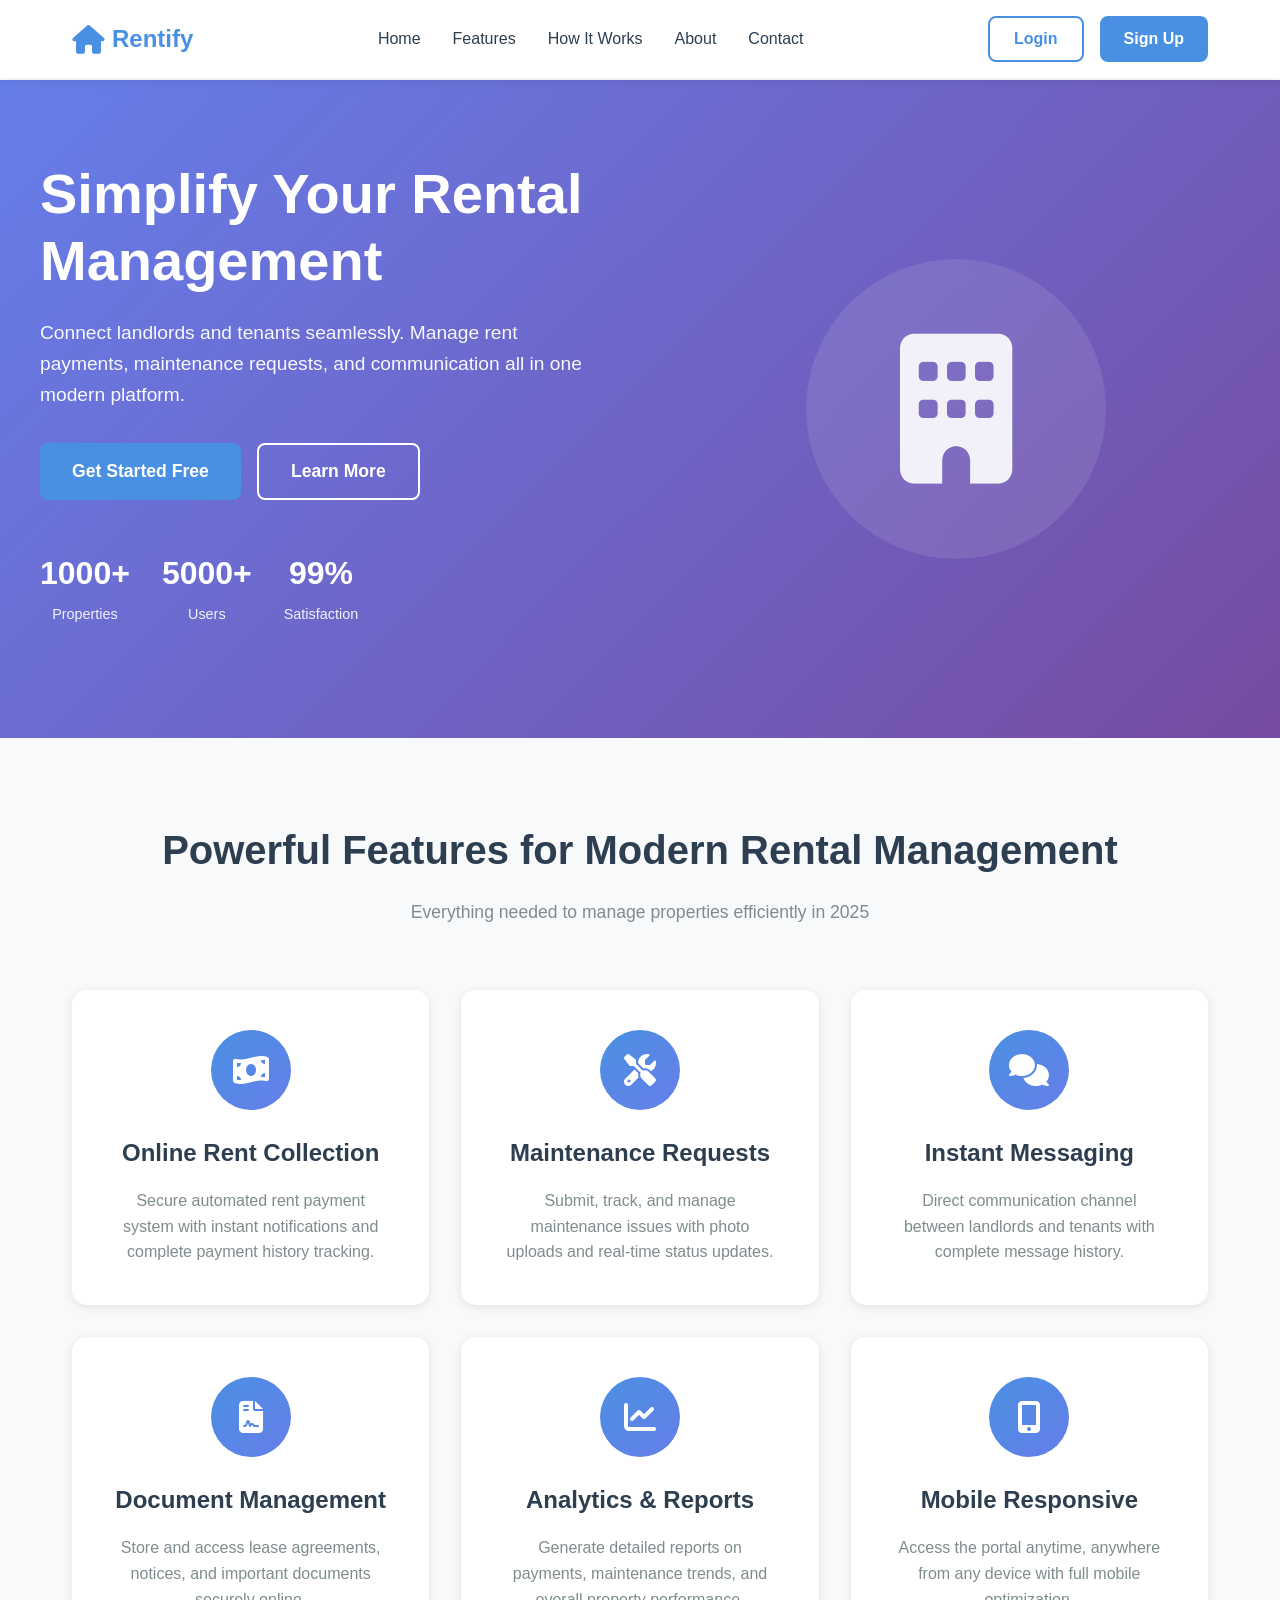
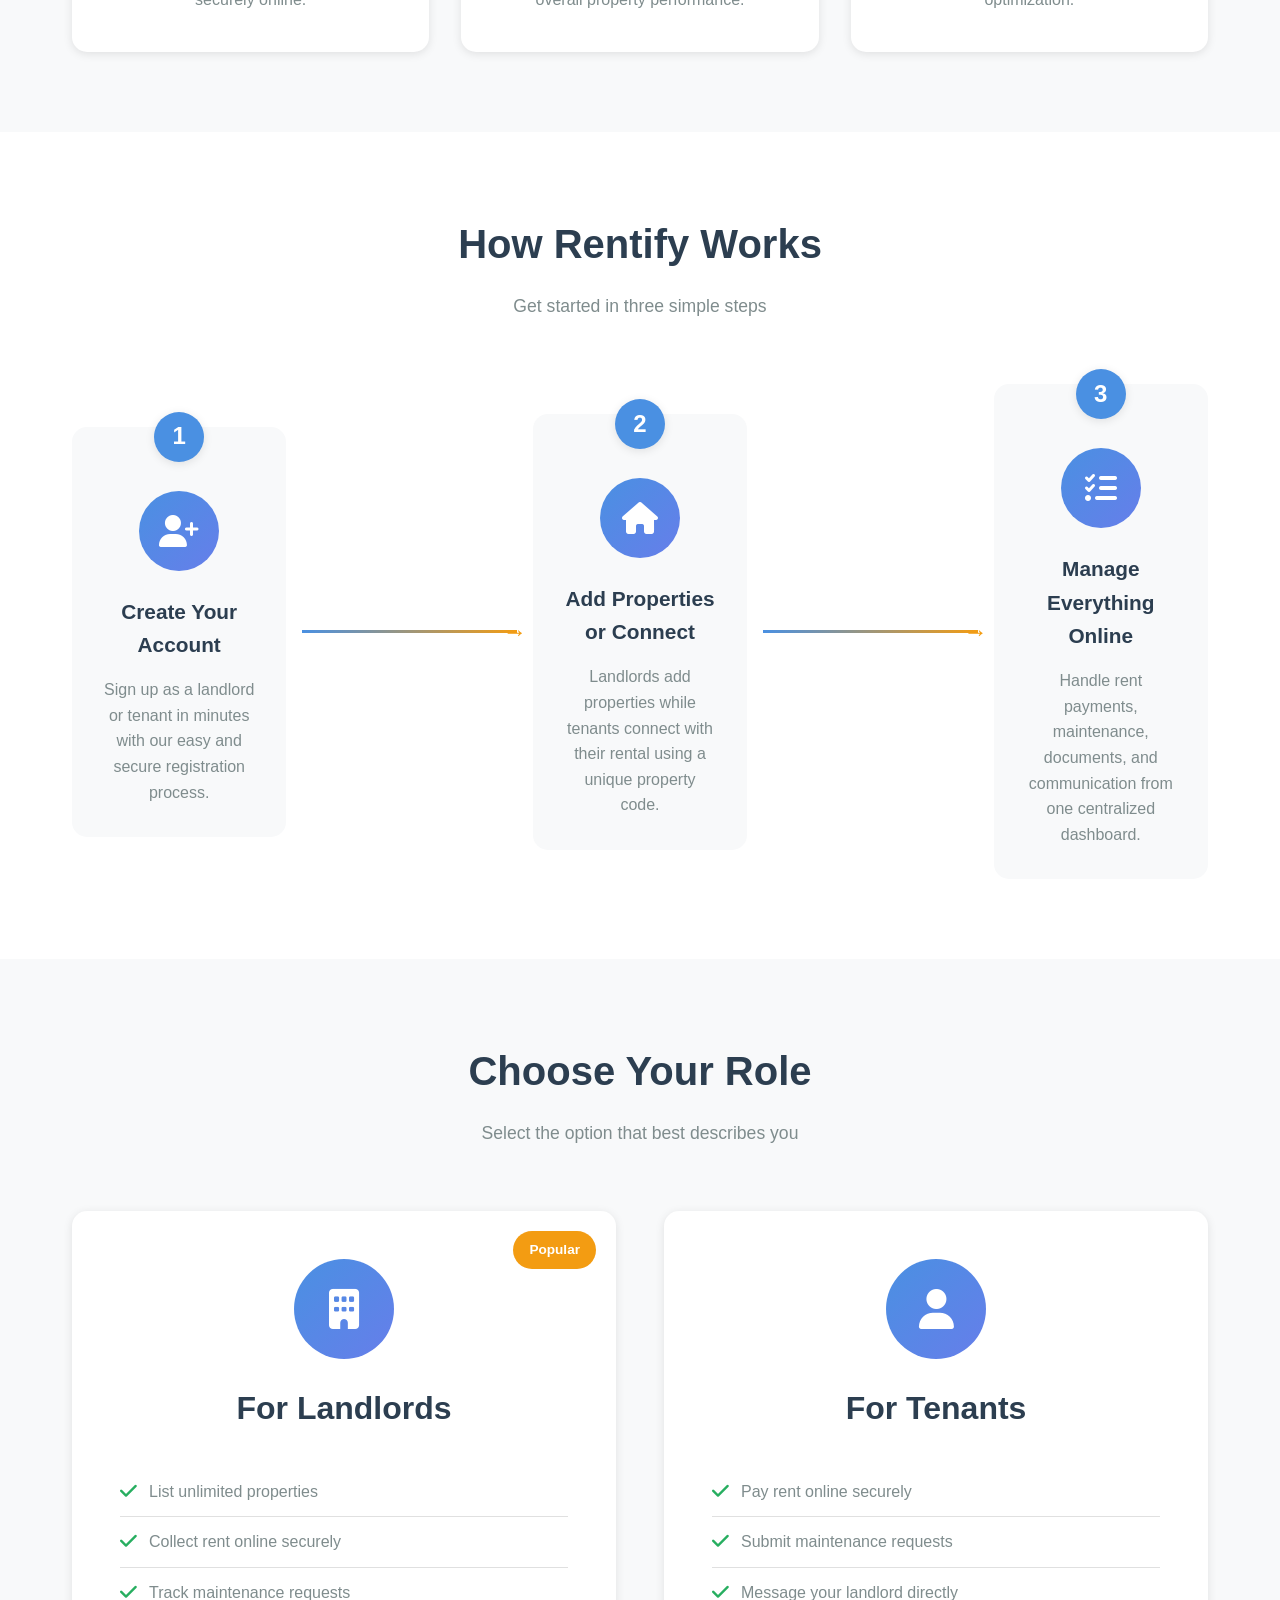
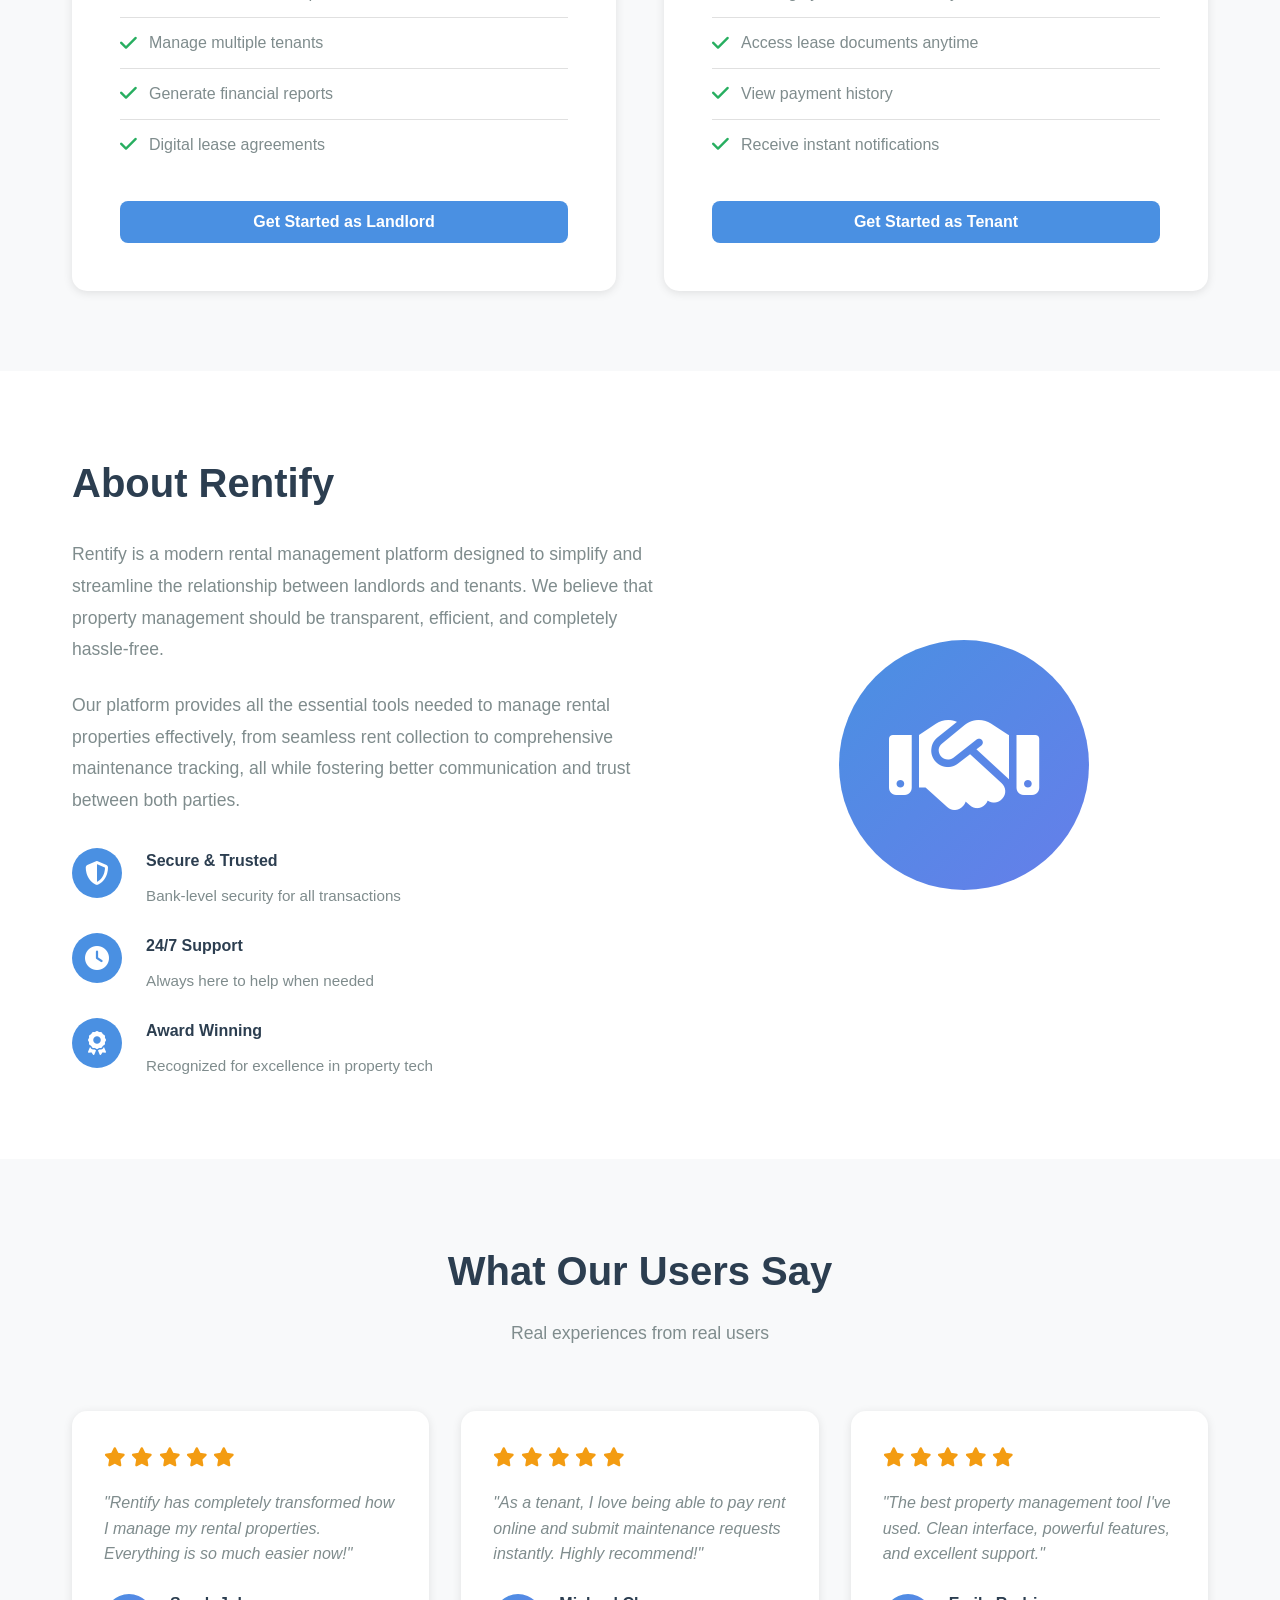
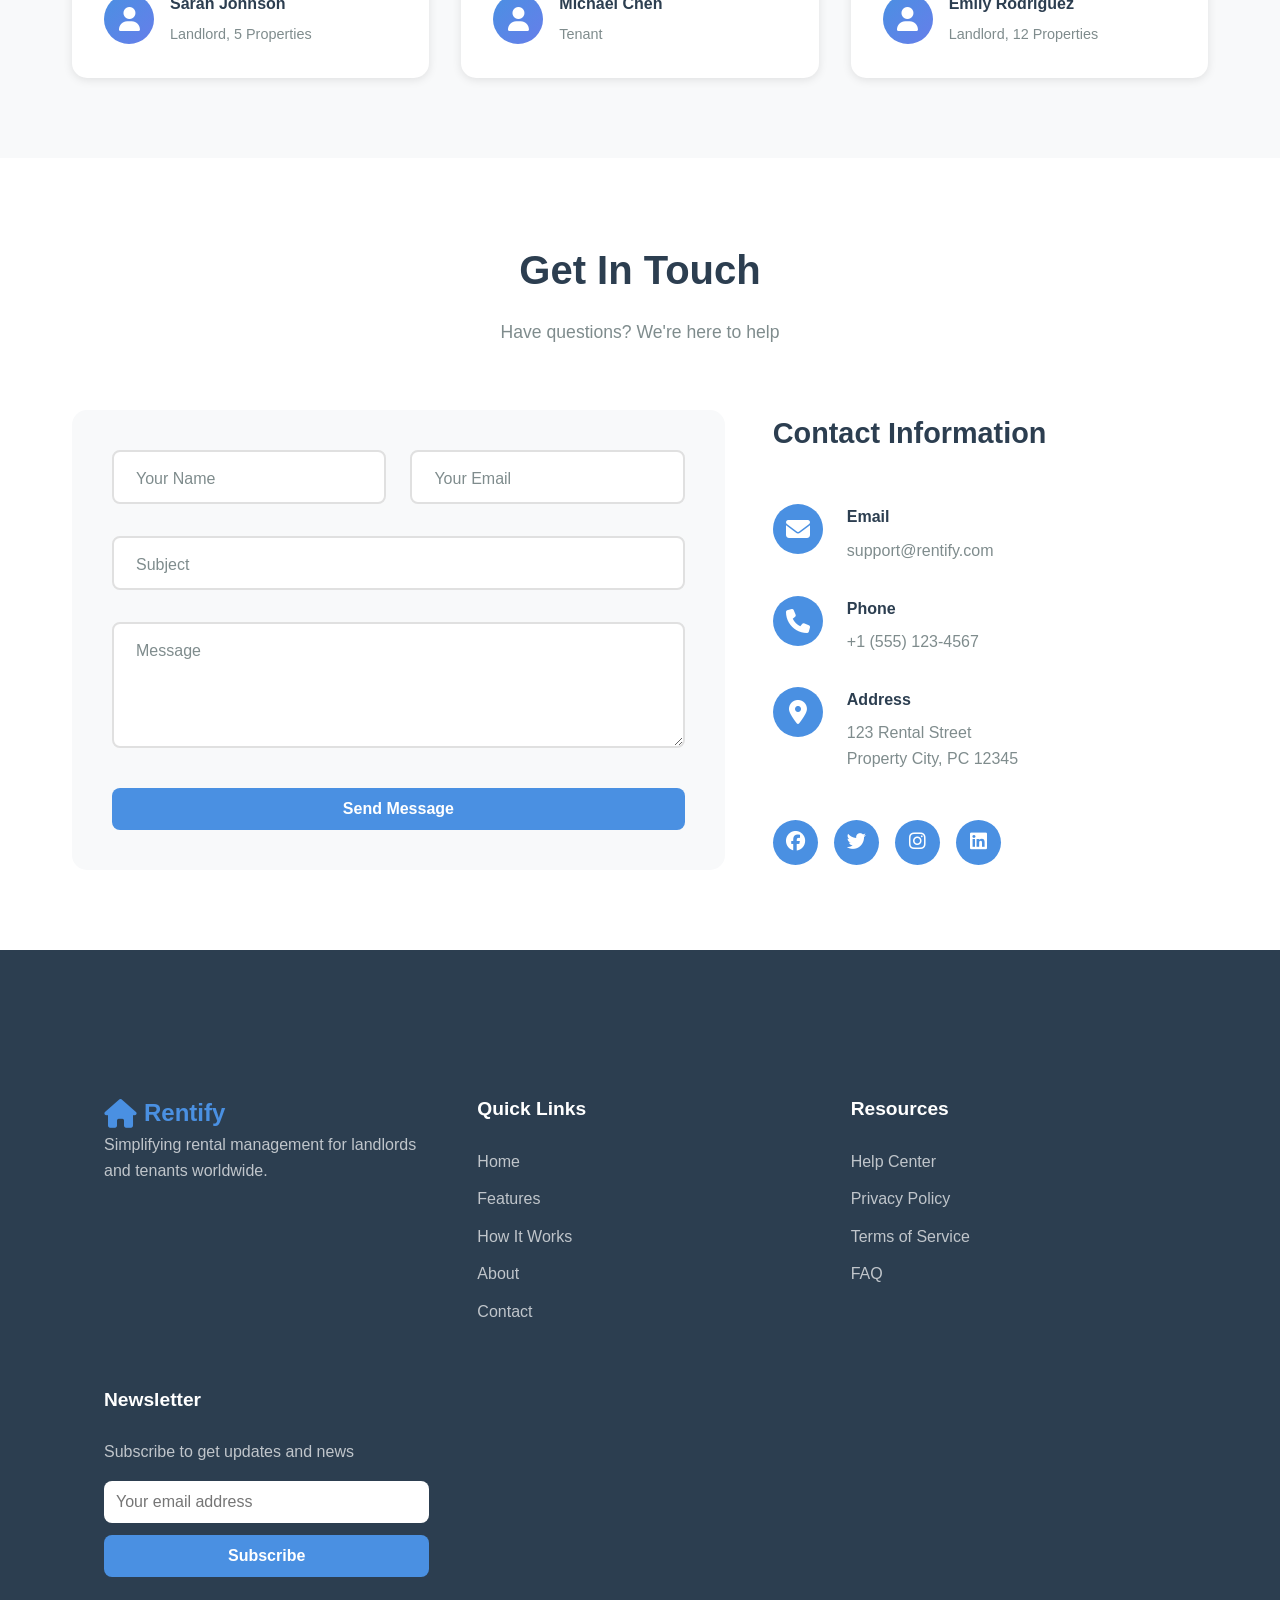
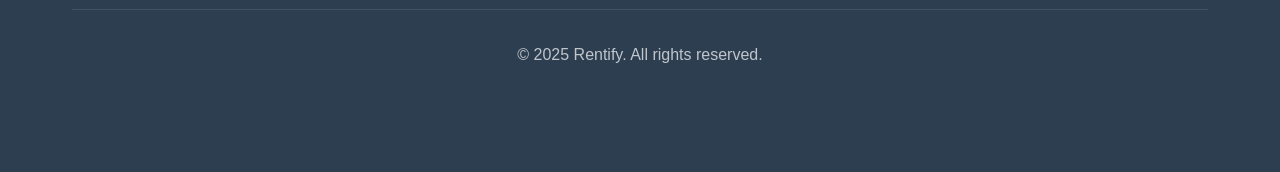
==== index.html @ 587a863e "Add files via upload" ====
<!DOCTYPE html>
<html lang="en">
  <head>
    <meta charset="UTF-8" />
    <meta name="viewport" content="width=device-width, initial-scale=1.0" />
    <meta
      name="description"
      content="Rentify - Modern rental management platform connecting landlords and tenants"
    />
    <title>Rentify - Simplifying Rental Management</title>
    <link rel="stylesheet" href="landing_style.css" />
    <link
      rel="stylesheet"
      href="https://cdnjs.cloudflare.com/ajax/libs/font-awesome/6.4.0/css/all.min.css"
    />
  </head>
  <body>
    <!-- Navigation Bar -->
    <nav class="navbar">
      <div class="nav-container">
        <div class="logo">
          <i class="fas fa-home"></i>
          <span>Rentify</span>
        </div>
        <ul class="nav-menu" id="nav-menu">
          <li><a href="#home" class="nav-link">Home</a></li>
          <li><a href="#features" class="nav-link">Features</a></li>
          <li><a href="#how-it-works" class="nav-link">How It Works</a></li>
          <li><a href="#about" class="nav-link">About</a></li>
          <li><a href="#contact" class="nav-link">Contact</a></li>
        </ul>
        <div class="nav-buttons">
          <button
            class="btn btn-secondary"
            onclick="window.location.href='login.html'"
          >
            Login
          </button>
          <button
            class="btn btn-primary"
            onclick="window.location.href='signup.html'"
          >
            Sign Up
          </button>
        </div>
        <div class="hamburger" id="hamburger">
          <span></span>
          <span></span>
          <span></span>
        </div>
      </div>
    </nav>

    <!-- Hero Section -->
    <section id="home" class="hero">
      <div class="hero-container">
        <div class="hero-content">
          <h1>Simplify Your Rental Management</h1>
          <p>
            Connect landlords and tenants seamlessly. Manage rent payments,
            maintenance requests, and communication all in one modern platform.
          </p>
          <div class="hero-buttons">
            <button
              class="btn btn-large btn-primary"
              onclick="window.location.href='signup.html'"
            >
              Get Started Free
            </button>
            <button
              class="btn btn-large btn-outline"
              onclick="document.getElementById('features').scrollIntoView({behavior: 'smooth'})"
            >
              Learn More
            </button>
          </div>
          <div class="hero-stats">
            <div class="stat-item">
              <h3>1000+</h3>
              <p>Properties</p>
            </div>
            <div class="stat-item">
              <h3>5000+</h3>
              <p>Users</p>
            </div>
            <div class="stat-item">
              <h3>99%</h3>
              <p>Satisfaction</p>
            </div>
          </div>
        </div>
        <div class="hero-image">
          <div class="hero-illustration">
            <i class="fas fa-building"></i>
          </div>
        </div>
      </div>
    </section>

    <!-- Features Section -->
    <section id="features" class="features">
      <div class="container">
        <div class="section-header">
          <h2>Powerful Features for Modern Rental Management</h2>
          <p>Everything needed to manage properties efficiently in 2025</p>
        </div>
        <div class="features-grid">
          <div class="feature-card">
            <div class="feature-icon">
              <i class="fas fa-money-bill-wave"></i>
            </div>
            <h3>Online Rent Collection</h3>
            <p>
              Secure automated rent payment system with instant notifications
              and complete payment history tracking.
            </p>
          </div>
          <div class="feature-card">
            <div class="feature-icon">
              <i class="fas fa-tools"></i>
            </div>
            <h3>Maintenance Requests</h3>
            <p>
              Submit, track, and manage maintenance issues with photo uploads
              and real-time status updates.
            </p>
          </div>
          <div class="feature-card">
            <div class="feature-icon">
              <i class="fas fa-comments"></i>
            </div>
            <h3>Instant Messaging</h3>
            <p>
              Direct communication channel between landlords and tenants with
              complete message history.
            </p>
          </div>
          <div class="feature-card">
            <div class="feature-icon">
              <i class="fas fa-file-contract"></i>
            </div>
            <h3>Document Management</h3>
            <p>
              Store and access lease agreements, notices, and important
              documents securely online.
            </p>
          </div>
          <div class="feature-card">
            <div class="feature-icon">
              <i class="fas fa-chart-line"></i>
            </div>
            <h3>Analytics & Reports</h3>
            <p>
              Generate detailed reports on payments, maintenance trends, and
              overall property performance.
            </p>
          </div>
          <div class="feature-card">
            <div class="feature-icon">
              <i class="fas fa-mobile-alt"></i>
            </div>
            <h3>Mobile Responsive</h3>
            <p>
              Access the portal anytime, anywhere from any device with full
              mobile optimization.
            </p>
          </div>
        </div>
      </div>
    </section>

    <!-- How It Works Section -->
    <section id="how-it-works" class="how-it-works">
      <div class="container">
        <div class="section-header">
          <h2>How Rentify Works</h2>
          <p>Get started in three simple steps</p>
        </div>
        <div class="steps-container">
          <div class="step-card">
            <div class="step-number">1</div>
            <div class="step-icon">
              <i class="fas fa-user-plus"></i>
            </div>
            <h3>Create Your Account</h3>
            <p>
              Sign up as a landlord or tenant in minutes with our easy and
              secure registration process.
            </p>
          </div>
          <div class="step-connector"></div>
          <div class="step-card">
            <div class="step-number">2</div>
            <div class="step-icon">
              <i class="fas fa-home"></i>
            </div>
            <h3>Add Properties or Connect</h3>
            <p>
              Landlords add properties while tenants connect with their rental
              using a unique property code.
            </p>
          </div>
          <div class="step-connector"></div>
          <div class="step-card">
            <div class="step-number">3</div>
            <div class="step-icon">
              <i class="fas fa-tasks"></i>
            </div>
            <h3>Manage Everything Online</h3>
            <p>
              Handle rent payments, maintenance, documents, and communication
              from one centralized dashboard.
            </p>
          </div>
        </div>
      </div>
    </section>

    <!-- User Type Selection -->
    <section class="user-types">
      <div class="container">
        <div class="section-header">
          <h2>Choose Your Role</h2>
          <p>Select the option that best describes you</p>
        </div>
        <div class="types-grid">
          <div class="type-card">
            <div class="type-badge">Popular</div>
            <div class="type-icon">
              <i class="fas fa-building"></i>
            </div>
            <h3>For Landlords</h3>
            <ul class="type-features">
              <li><i class="fas fa-check"></i> List unlimited properties</li>
              <li><i class="fas fa-check"></i> Collect rent online securely</li>
              <li><i class="fas fa-check"></i> Track maintenance requests</li>
              <li><i class="fas fa-check"></i> Manage multiple tenants</li>
              <li><i class="fas fa-check"></i> Generate financial reports</li>
              <li><i class="fas fa-check"></i> Digital lease agreements</li>
            </ul>
            <button
              class="btn btn-primary btn-full"
              onclick="window.location.href='signup.html?type=landlord'"
            >
              Get Started as Landlord
            </button>
          </div>
          <div class="type-card">
            <div class="type-icon">
              <i class="fas fa-user"></i>
            </div>
            <h3>For Tenants</h3>
            <ul class="type-features">
              <li><i class="fas fa-check"></i> Pay rent online securely</li>
              <li><i class="fas fa-check"></i> Submit maintenance requests</li>
              <li>
                <i class="fas fa-check"></i> Message your landlord directly
              </li>
              <li>
                <i class="fas fa-check"></i> Access lease documents anytime
              </li>
              <li><i class="fas fa-check"></i> View payment history</li>
              <li>
                <i class="fas fa-check"></i> Receive instant notifications
              </li>
            </ul>
            <button
              class="btn btn-primary btn-full"
              onclick="window.location.href='signup.html?type=tenant'"
            >
              Get Started as Tenant
            </button>
          </div>
        </div>
      </div>
    </section>

    <!-- About Section -->
    <section id="about" class="about">
      <div class="container">
        <div class="about-content">
          <div class="about-text">
            <h2>About Rentify</h2>
            <p>
              Rentify is a modern rental management platform designed to
              simplify and streamline the relationship between landlords and
              tenants. We believe that property management should be
              transparent, efficient, and completely hassle-free.
            </p>
            <p>
              Our platform provides all the essential tools needed to manage
              rental properties effectively, from seamless rent collection to
              comprehensive maintenance tracking, all while fostering better
              communication and trust between both parties.
            </p>
            <div class="about-values">
              <div class="value-item">
                <i class="fas fa-shield-alt"></i>
                <div>
                  <h4>Secure & Trusted</h4>
                  <p>Bank-level security for all transactions</p>
                </div>
              </div>
              <div class="value-item">
                <i class="fas fa-clock"></i>
                <div>
                  <h4>24/7 Support</h4>
                  <p>Always here to help when needed</p>
                </div>
              </div>
              <div class="value-item">
                <i class="fas fa-award"></i>
                <div>
                  <h4>Award Winning</h4>
                  <p>Recognized for excellence in property tech</p>
                </div>
              </div>
            </div>
          </div>
          <div class="about-image">
            <div class="about-illustration">
              <i class="fas fa-handshake"></i>
            </div>
          </div>
        </div>
      </div>
    </section>

    <!-- Testimonials Section -->
    <section class="testimonials">
      <div class="container">
        <div class="section-header">
          <h2>What Our Users Say</h2>
          <p>Real experiences from real users</p>
        </div>
        <div class="testimonials-grid">
          <div class="testimonial-card">
            <div class="testimonial-rating">
              <i class="fas fa-star"></i>
              <i class="fas fa-star"></i>
              <i class="fas fa-star"></i>
              <i class="fas fa-star"></i>
              <i class="fas fa-star"></i>
            </div>
            <p>
              "Rentify has completely transformed how I manage my rental
              properties. Everything is so much easier now!"
            </p>
            <div class="testimonial-author">
              <div class="author-avatar">
                <i class="fas fa-user"></i>
              </div>
              <div>
                <h4>Sarah Johnson</h4>
                <span>Landlord, 5 Properties</span>
              </div>
            </div>
          </div>
          <div class="testimonial-card">
            <div class="testimonial-rating">
              <i class="fas fa-star"></i>
              <i class="fas fa-star"></i>
              <i class="fas fa-star"></i>
              <i class="fas fa-star"></i>
              <i class="fas fa-star"></i>
            </div>
            <p>
              "As a tenant, I love being able to pay rent online and submit
              maintenance requests instantly. Highly recommend!"
            </p>
            <div class="testimonial-author">
              <div class="author-avatar">
                <i class="fas fa-user"></i>
              </div>
              <div>
                <h4>Michael Chen</h4>
                <span>Tenant</span>
              </div>
            </div>
          </div>
          <div class="testimonial-card">
            <div class="testimonial-rating">
              <i class="fas fa-star"></i>
              <i class="fas fa-star"></i>
              <i class="fas fa-star"></i>
              <i class="fas fa-star"></i>
              <i class="fas fa-star"></i>
            </div>
            <p>
              "The best property management tool I've used. Clean interface,
              powerful features, and excellent support."
            </p>
            <div class="testimonial-author">
              <div class="author-avatar">
                <i class="fas fa-user"></i>
              </div>
              <div>
                <h4>Emily Rodriguez</h4>
                <span>Landlord, 12 Properties</span>
              </div>
            </div>
          </div>
        </div>
      </div>
    </section>

    <!-- Contact Section -->
    <section id="contact" class="contact">
      <div class="container">
        <div class="section-header">
          <h2>Get In Touch</h2>
          <p>Have questions? We're here to help</p>
        </div>
        <div class="contact-content">
          <form class="contact-form" id="contact-form">
            <div class="form-row">
              <div class="form-group">
                <input type="text" id="name" required />
                <label for="name">Your Name</label>
              </div>
              <div class="form-group">
                <input type="email" id="email" required />
                <label for="email">Your Email</label>
              </div>
            </div>
            <div class="form-group">
              <input type="text" id="subject" required />
              <label for="subject">Subject</label>
            </div>
            <div class="form-group">
              <textarea id="message" rows="5" required></textarea>
              <label for="message">Message</label>
            </div>
            <button type="submit" class="btn btn-primary btn-full">
              Send Message
            </button>
          </form>
          <div class="contact-info">
            <h3>Contact Information</h3>
            <div class="info-item">
              <i class="fas fa-envelope"></i>
              <div>
                <h4>Email</h4>
                <p>support@rentify.com</p>
              </div>
            </div>
            <div class="info-item">
              <i class="fas fa-phone"></i>
              <div>
                <h4>Phone</h4>
                <p>+1 (555) 123-4567</p>
              </div>
            </div>
            <div class="info-item">
              <i class="fas fa-map-marker-alt"></i>
              <div>
                <h4>Address</h4>
                <p>123 Rental Street<br />Property City, PC 12345</p>
              </div>
            </div>
            <div class="social-links">
              <a href="#"><i class="fab fa-facebook"></i></a>
              <a href="#"><i class="fab fa-twitter"></i></a>
              <a href="#"><i class="fab fa-instagram"></i></a>
              <a href="#"><i class="fab fa-linkedin"></i></a>
            </div>
          </div>
        </div>
      </div>
    </section>

    <!-- Footer -->
    <footer class="footer">
      <div class="container">
        <div class="footer-content">
          <div class="footer-section">
            <div class="logo">
              <i class="fas fa-home"></i>
              <span>Rentify</span>
            </div>
            <p>
              Simplifying rental management for landlords and tenants worldwide.
            </p>
          </div>
          <div class="footer-section">
            <h4>Quick Links</h4>
            <ul>
              <li><a href="#home">Home</a></li>
              <li><a href="#features">Features</a></li>
              <li><a href="#how-it-works">How It Works</a></li>
              <li><a href="#about">About</a></li>
              <li><a href="#contact">Contact</a></li>
            </ul>
          </div>
          <div class="footer-section">
            <h4>Resources</h4>
            <ul>
              <li><a href="#">Help Center</a></li>
              <li><a href="#">Privacy Policy</a></li>
              <li><a href="#">Terms of Service</a></li>
              <li><a href="#">FAQ</a></li>
            </ul>
          </div>
          <div class="footer-section">
            <h4>Newsletter</h4>
            <p>Subscribe to get updates and news</p>
            <form class="newsletter-form">
              <input type="email" placeholder="Your email address" />
              <button type="submit" class="btn btn-primary">Subscribe</button>
            </form>
          </div>
        </div>
        <div class="footer-bottom">
          <p>&copy; 2025 Rentify. All rights reserved.</p>
        </div>
      </div>
    </footer>

    <script src="landing.js"></script>
  </body>
</html>
---- landing_style.css ----
/* Reset and Base Styles */
* {
  margin: 0;
  padding: 0;
  box-sizing: border-box;
}

:root {
  --primary-color: #4a90e2;
  --primary-dark: #3a7bc8;
  --secondary-color: #2c3e50;
  --accent-color: #f39c12;
  --success-color: #27ae60;
  --danger-color: #e74c3c;
  --light-bg: #f8f9fa;
  --white: #ffffff;
  --text-dark: #2c3e50;
  --text-light: #7f8c8d;
  --border-color: #e0e0e0;
  --shadow: 0 2px 10px rgba(0, 0, 0, 0.1);
  --shadow-lg: 0 10px 30px rgba(0, 0, 0, 0.15);
  --gradient-primary: linear-gradient(135deg, #667eea 0%, #764ba2 100%);
  --gradient-secondary: linear-gradient(135deg, #4a90e2 0%, #667eea 100%);
}

html {
  scroll-behavior: smooth;
}

body {
  font-family: "Segoe UI", Tahoma, Geneva, Verdana, sans-serif;
  line-height: 1.6;
  color: var(--text-dark);
  background-color: var(--white);
  overflow-x: hidden;
}

/* Navigation Bar */
.navbar {
  background-color: var(--white);
  box-shadow: var(--shadow);
  position: fixed;
  width: 100%;
  top: 0;
  z-index: 1000;
  padding: 1rem 0;
  transition: padding 0.3s;
}

.nav-container {
  max-width: 1200px;
  margin: 0 auto;
  display: flex;
  justify-content: space-between;
  align-items: center;
  padding: 0 2rem;
}

.logo {
  display: flex;
  align-items: center;
  gap: 0.5rem;
  font-size: 1.5rem;
  font-weight: bold;
  color: var(--primary-color);
  cursor: pointer;
}

.logo i {
  font-size: 1.8rem;
}

.nav-menu {
  display: flex;
  list-style: none;
  gap: 2rem;
}

.nav-link {
  text-decoration: none;
  color: var(--text-dark);
  font-weight: 500;
  transition: color 0.3s;
  position: relative;
}

.nav-link::after {
  content: "";
  position: absolute;
  bottom: -5px;
  left: 0;
  width: 0;
  height: 2px;
  background-color: var(--primary-color);
  transition: width 0.3s;
}

.nav-link:hover {
  color: var(--primary-color);
}

.nav-link:hover::after {
  width: 100%;
}

.nav-buttons {
  display: flex;
  gap: 1rem;
}

.hamburger {
  display: none;
  flex-direction: column;
  gap: 4px;
  cursor: pointer;
}

.hamburger span {
  width: 25px;
  height: 3px;
  background-color: var(--text-dark);
  transition: 0.3s;
  border-radius: 2px;
}

.hamburger.active span:nth-child(1) {
  transform: rotate(45deg) translate(5px, 5px);
}

.hamburger.active span:nth-child(2) {
  opacity: 0;
}

.hamburger.active span:nth-child(3) {
  transform: rotate(-45deg) translate(7px, -6px);
}

/* Buttons */
.btn {
  padding: 0.75rem 1.5rem;
  border: none;
  border-radius: 8px;
  font-size: 1rem;
  font-weight: 600;
  cursor: pointer;
  transition: all 0.3s ease;
  text-decoration: none;
  display: inline-block;
  text-align: center;
}

.btn-primary {
  background-color: var(--primary-color);
  color: var(--white);
}

.btn-primary:hover {
  background-color: var(--primary-dark);
  transform: translateY(-2px);
  box-shadow: var(--shadow-lg);
}

.btn-secondary {
  background-color: transparent;
  color: var(--primary-color);
  border: 2px solid var(--primary-color);
}

.btn-secondary:hover {
  background-color: var(--primary-color);
  color: var(--white);
}

.btn-outline {
  background-color: transparent;
  color: var(--white);
  border: 2px solid var(--white);
}

.btn-outline:hover {
  background-color: var(--white);
  color: var(--primary-color);
}

.btn-large {
  padding: 1rem 2rem;
  font-size: 1.1rem;
}

.btn-full {
  width: 100%;
}

/* Hero Section */
.hero {
  margin-top: 80px;
  padding: 5rem 2rem;
  background: var(--gradient-primary);
  color: var(--white);
  overflow: hidden;
}

.hero-container {
  max-width: 1200px;
  margin: 0 auto;
  display: grid;
  grid-template-columns: 1fr 1fr;
  gap: 4rem;
  align-items: center;
}

.hero-content h1 {
  font-size: 3.5rem;
  margin-bottom: 1.5rem;
  line-height: 1.2;
  animation: fadeInUp 0.8s ease;
}

.hero-content p {
  font-size: 1.2rem;
  margin-bottom: 2rem;
  opacity: 0.95;
  animation: fadeInUp 0.8s ease 0.2s backwards;
}

.hero-buttons {
  display: flex;
  gap: 1rem;
  flex-wrap: wrap;
  margin-bottom: 3rem;
  animation: fadeInUp 0.8s ease 0.4s backwards;
}

.hero-stats {
  display: flex;
  gap: 2rem;
  animation: fadeInUp 0.8s ease 0.6s backwards;
}

.stat-item {
  text-align: center;
}

.stat-item h3 {
  font-size: 2rem;
  margin-bottom: 0.25rem;
}

.stat-item p {
  font-size: 0.9rem;
  opacity: 0.9;
}

.hero-image {
  display: flex;
  justify-content: center;
  align-items: center;
  animation: fadeInRight 1s ease;
}

.hero-illustration {
  width: 300px;
  height: 300px;
  background: rgba(255, 255, 255, 0.1);
  border-radius: 50%;
  display: flex;
  align-items: center;
  justify-content: center;
  backdrop-filter: blur(10px);
  animation: float 3s ease-in-out infinite;
}

.hero-illustration i {
  font-size: 150px;
  opacity: 0.9;
}

/* Animations */
@keyframes fadeInUp {
  from {
    opacity: 0;
    transform: translateY(30px);
  }
  to {
    opacity: 1;
    transform: translateY(0);
  }
}

@keyframes fadeInRight {
  from {
    opacity: 0;
    transform: translateX(50px);
  }
  to {
    opacity: 1;
    transform: translateX(0);
  }
}

@keyframes float {
  0%,
  100% {
    transform: translateY(0);
  }
  50% {
    transform: translateY(-20px);
  }
}

/* Container */
.container {
  max-width: 1200px;
  margin: 0 auto;
  padding: 5rem 2rem;
}

/* Section Header */
.section-header {
  text-align: center;
  margin-bottom: 4rem;
}

.section-header h2 {
  font-size: 2.5rem;
  margin-bottom: 1rem;
  color: var(--text-dark);
}

.section-header p {
  font-size: 1.1rem;
  color: var(--text-light);
}

/* Features Section */
.features {
  background-color: var(--light-bg);
}

.features-grid {
  display: grid;
  grid-template-columns: repeat(auto-fit, minmax(300px, 1fr));
  gap: 2rem;
}

.feature-card {
  background-color: var(--white);
  padding: 2.5rem;
  border-radius: 15px;
  box-shadow: var(--shadow);
  transition: transform 0.3s, box-shadow 0.3s;
  text-align: center;
}

.feature-card:hover {
  transform: translateY(-10px);
  box-shadow: var(--shadow-lg);
}

.feature-icon {
  width: 80px;
  height: 80px;
  margin: 0 auto 1.5rem;
  background: var(--gradient-secondary);
  border-radius: 50%;
  display: flex;
  align-items: center;
  justify-content: center;
  color: var(--white);
  font-size: 2rem;
}

.feature-card h3 {
  font-size: 1.5rem;
  margin-bottom: 1rem;
  color: var(--text-dark);
}

.feature-card p {
  color: var(--text-light);
  line-height: 1.6;
}

/* How It Works Section */
.how-it-works {
  background-color: var(--white);
}

.steps-container {
  display: grid;
  grid-template-columns: repeat(5, 1fr);
  gap: 1rem;
  align-items: center;
}

.step-card {
  text-align: center;
  padding: 2rem;
  background-color: var(--light-bg);
  border-radius: 15px;
  position: relative;
}

.step-number {
  position: absolute;
  top: -15px;
  left: 50%;
  transform: translateX(-50%);
  width: 50px;
  height: 50px;
  background-color: var(--primary-color);
  color: var(--white);
  border-radius: 50%;
  display: flex;
  align-items: center;
  justify-content: center;
  font-size: 1.5rem;
  font-weight: bold;
  box-shadow: var(--shadow);
}

.step-icon {
  width: 80px;
  height: 80px;
  margin: 2rem auto 1.5rem;
  background: var(--gradient-secondary);
  border-radius: 50%;
  display: flex;
  align-items: center;
  justify-content: center;
  color: var(--white);
  font-size: 2rem;
}

.step-card h3 {
  font-size: 1.3rem;
  margin-bottom: 1rem;
  color: var(--text-dark);
}

.step-card p {
  color: var(--text-light);
}

.step-connector {
  height: 3px;
  background: linear-gradient(
    to right,
    var(--primary-color),
    var(--accent-color)
  );
  position: relative;
}

.step-connector::after {
  content: "→";
  position: absolute;
  right: -10px;
  top: 50%;
  transform: translateY(-50%);
  color: var(--accent-color);
  font-size: 1.5rem;
}

/* User Types Section */
.user-types {
  background-color: var(--light-bg);
}

.types-grid {
  display: grid;
  grid-template-columns: repeat(auto-fit, minmax(450px, 1fr));
  gap: 3rem;
}

.type-card {
  background-color: var(--white);
  padding: 3rem;
  border-radius: 15px;
  box-shadow: var(--shadow);
  text-align: center;
  position: relative;
  transition: transform 0.3s;
}

.type-card:hover {
  transform: translateY(-5px);
  box-shadow: var(--shadow-lg);
}

.type-badge {
  position: absolute;
  top: 20px;
  right: 20px;
  background-color: var(--accent-color);
  color: var(--white);
  padding: 0.5rem 1rem;
  border-radius: 20px;
  font-size: 0.85rem;
  font-weight: bold;
}

.type-icon {
  width: 100px;
  height: 100px;
  margin: 0 auto 1.5rem;
  background: var(--gradient-secondary);
  border-radius: 50%;
  display: flex;
  align-items: center;
  justify-content: center;
  color: var(--white);
  font-size: 2.5rem;
}

.type-card h3 {
  font-size: 2rem;
  margin-bottom: 2rem;
  color: var(--text-dark);
}

.type-features {
  list-style: none;
  text-align: left;
  margin-bottom: 2rem;
}

.type-features li {
  padding: 0.75rem 0;
  color: var(--text-light);
  display: flex;
  align-items: center;
  gap: 0.75rem;
  border-bottom: 1px solid var(--border-color);
}

.type-features li:last-child {
  border-bottom: none;
}

.type-features li i {
  color: var(--success-color);
  font-size: 1.2rem;
}

/* About Section */
.about {
  background-color: var(--white);
}

.about-content {
  display: grid;
  grid-template-columns: 1.2fr 1fr;
  gap: 4rem;
  align-items: center;
}

.about-text h2 {
  font-size: 2.5rem;
  margin-bottom: 1.5rem;
  color: var(--text-dark);
}

.about-text p {
  margin-bottom: 1.5rem;
  color: var(--text-light);
  font-size: 1.1rem;
  line-height: 1.8;
}

.about-values {
  display: flex;
  flex-direction: column;
  gap: 1.5rem;
  margin-top: 2rem;
}

.value-item {
  display: flex;
  gap: 1.5rem;
  align-items: flex-start;
}

.value-item i {
  width: 50px;
  height: 50px;
  background-color: var(--primary-color);
  color: var(--white);
  border-radius: 50%;
  display: flex;
  align-items: center;
  justify-content: center;
  font-size: 1.5rem;
  flex-shrink: 0;
}

.value-item h4 {
  margin-bottom: 0.5rem;
  color: var(--text-dark);
}

.value-item p {
  color: var(--text-light);
  margin: 0;
  font-size: 0.95rem;
}

.about-image {
  display: flex;
  justify-content: center;
  align-items: center;
}

.about-illustration {
  width: 250px;
  height: 250px;
  background: var(--gradient-secondary);
  border-radius: 50%;
  display: flex;
  align-items: center;
  justify-content: center;
  color: var(--white);
  animation: float 3s ease-in-out infinite;
}

.about-illustration i {
  font-size: 120px;
}

/* Testimonials Section */
.testimonials {
  background-color: var(--light-bg);
}

.testimonials-grid {
  display: grid;
  grid-template-columns: repeat(auto-fit, minmax(300px, 1fr));
  gap: 2rem;
}

.testimonial-card {
  background-color: var(--white);
  padding: 2rem;
  border-radius: 15px;
  box-shadow: var(--shadow);
  transition: transform 0.3s;
}

.testimonial-card:hover {
  transform: translateY(-5px);
  box-shadow: var(--shadow-lg);
}

.testimonial-rating {
  color: var(--accent-color);
  margin-bottom: 1rem;
  font-size: 1.2rem;
}

.testimonial-card p {
  color: var(--text-light);
  font-style: italic;
  margin-bottom: 1.5rem;
  line-height: 1.6;
}

.testimonial-author {
  display: flex;
  gap: 1rem;
  align-items: center;
}

.author-avatar {
  width: 50px;
  height: 50px;
  background: var(--gradient-secondary);
  border-radius: 50%;
  display: flex;
  align-items: center;
  justify-content: center;
  color: var(--white);
  font-size: 1.5rem;
}

.testimonial-author h4 {
  margin-bottom: 0.25rem;
  color: var(--text-dark);
}

.testimonial-author span {
  color: var(--text-light);
  font-size: 0.9rem;
}

/* Contact Section */
.contact {
  background-color: var(--white);
}

.contact-content {
  display: grid;
  grid-template-columns: 1.5fr 1fr;
  gap: 3rem;
}

.contact-form {
  background-color: var(--light-bg);
  padding: 2.5rem;
  border-radius: 15px;
}

.form-row {
  display: grid;
  grid-template-columns: 1fr 1fr;
  gap: 1.5rem;
}

.form-group {
  position: relative;
  margin-bottom: 2rem;
}

.form-group input,
.form-group textarea {
  width: 100%;
  padding: 1rem;
  border: 2px solid var(--border-color);
  border-radius: 8px;
  font-size: 1rem;
  transition: border-color 0.3s;
  background-color: var(--white);
  font-family: inherit;
}

.form-group input:focus,
.form-group textarea:focus {
  outline: none;
  border-color: var(--primary-color);
}

.form-group label {
  position: absolute;
  left: 1rem;
  top: 1rem;
  color: var(--text-light);
  pointer-events: none;
  transition: 0.3s;
  background-color: var(--white);
  padding: 0 0.5rem;
}

.form-group input:focus + label,
.form-group input:valid + label,
.form-group textarea:focus + label,
.form-group textarea:valid + label {
  top: -0.5rem;
  left: 0.5rem;
  font-size: 0.85rem;
  color: var(--primary-color);
}

.contact-info {
  display: flex;
  flex-direction: column;
  gap: 2rem;
}

.contact-info h3 {
  font-size: 1.8rem;
  color: var(--text-dark);
  margin-bottom: 1rem;
}

.info-item {
  display: flex;
  gap: 1.5rem;
  align-items: flex-start;
}

.info-item i {
  width: 50px;
  height: 50px;
  background-color: var(--primary-color);
  color: var(--white);
  border-radius: 50%;
  display: flex;
  align-items: center;
  justify-content: center;
  font-size: 1.5rem;
  flex-shrink: 0;
}

.info-item h4 {
  margin-bottom: 0.5rem;
  color: var(--text-dark);
}

.info-item p {
  color: var(--text-light);
  margin: 0;
}

.social-links {
  display: flex;
  gap: 1rem;
  margin-top: 1rem;
}

.social-links a {
  width: 45px;
  height: 45px;
  background-color: var(--primary-color);
  color: var(--white);
  border-radius: 50%;
  display: flex;
  align-items: center;
  justify-content: center;
  text-decoration: none;
  font-size: 1.2rem;
  transition: all 0.3s;
}

.social-links a:hover {
  background-color: var(--primary-dark);
  transform: translateY(-3px);
}

/* Footer */
.footer {
  background-color: var(--secondary-color);
  color: var(--white);
  padding: 4rem 0 1.5rem;
}

.footer-content {
  max-width: 1200px;
  margin: 0 auto;
  padding: 0 2rem;
  display: grid;
  grid-template-columns: repeat(auto-fit, minmax(250px, 1fr));
  gap: 3rem;
  margin-bottom: 2rem;
}

.footer-section h4 {
  margin-bottom: 1.5rem;
  font-size: 1.2rem;
}

.footer-section p {
  color: rgba(255, 255, 255, 0.7);
  margin-bottom: 1rem;
  line-height: 1.6;
}

.footer-section ul {
  list-style: none;
}

.footer-section ul li {
  margin-bottom: 0.75rem;
}

.footer-section ul li a {
  color: rgba(255, 255, 255, 0.7);
  text-decoration: none;
  transition: color 0.3s;
}

.footer-section ul li a:hover {
  color: var(--white);
}

.newsletter-form {
  display: flex;
  flex-direction: column;
  gap: 0.75rem;
}

.newsletter-form input {
  padding: 0.75rem;
  border: none;
  border-radius: 8px;
  font-size: 1rem;
}

.newsletter-form button {
  width: 100%;
}

.footer-bottom {
  text-align: center;
  padding-top: 2rem;
  border-top: 1px solid rgba(255, 255, 255, 0.1);
  color: rgba(255, 255, 255, 0.7);
  max-width: 1200px;
  margin: 0 auto;
  padding-left: 2rem;
  padding-right: 2rem;
}

/* Responsive Design */
@media (max-width: 968px) {
  .hamburger {
    display: flex;
  }

  .nav-menu {
    position: fixed;
    left: -100%;
    top: 70px;
    flex-direction: column;
    background-color: var(--white);
    width: 100%;
    text-align: center;
    transition: 0.3s;
    box-shadow: var(--shadow);
    padding: 2rem 0;
    gap: 1rem;
  }

  .nav-menu.active {
    left: 0;
  }

  .nav-buttons {
    display: none;
  }

  .hero-container {
    grid-template-columns: 1fr;
    text-align: center;
  }

  .hero-content h1 {
    font-size: 2.5rem;
  }

  .hero-buttons {
    justify-content: center;
  }

  .hero-stats {
    justify-content: center;
  }

  .hero-image {
    order: -1;
  }

  .steps-container {
    grid-template-columns: 1fr;
  }

  .step-connector {
    display: none;
  }

  .types-grid {
    grid-template-columns: 1fr;
  }

  .about-content {
    grid-template-columns: 1fr;
  }

  .about-image {
    order: -1;
  }

  .contact-content {
    grid-template-columns: 1fr;
  }

  .form-row {
    grid-template-columns: 1fr;
  }
}

@media (max-width: 480px) {
  .hero-content h1 {
    font-size: 2rem;
  }

  .section-header h2 {
    font-size: 2rem;
  }

  .features-grid,
  .testimonials-grid {
    grid-template-columns: 1fr;
  }

  .hero-stats {
    flex-direction: column;
    gap: 1rem;
  }

  .type-card {
    padding: 2rem;
  }

  .types-grid {
    grid-template-columns: 1fr;
  }
}
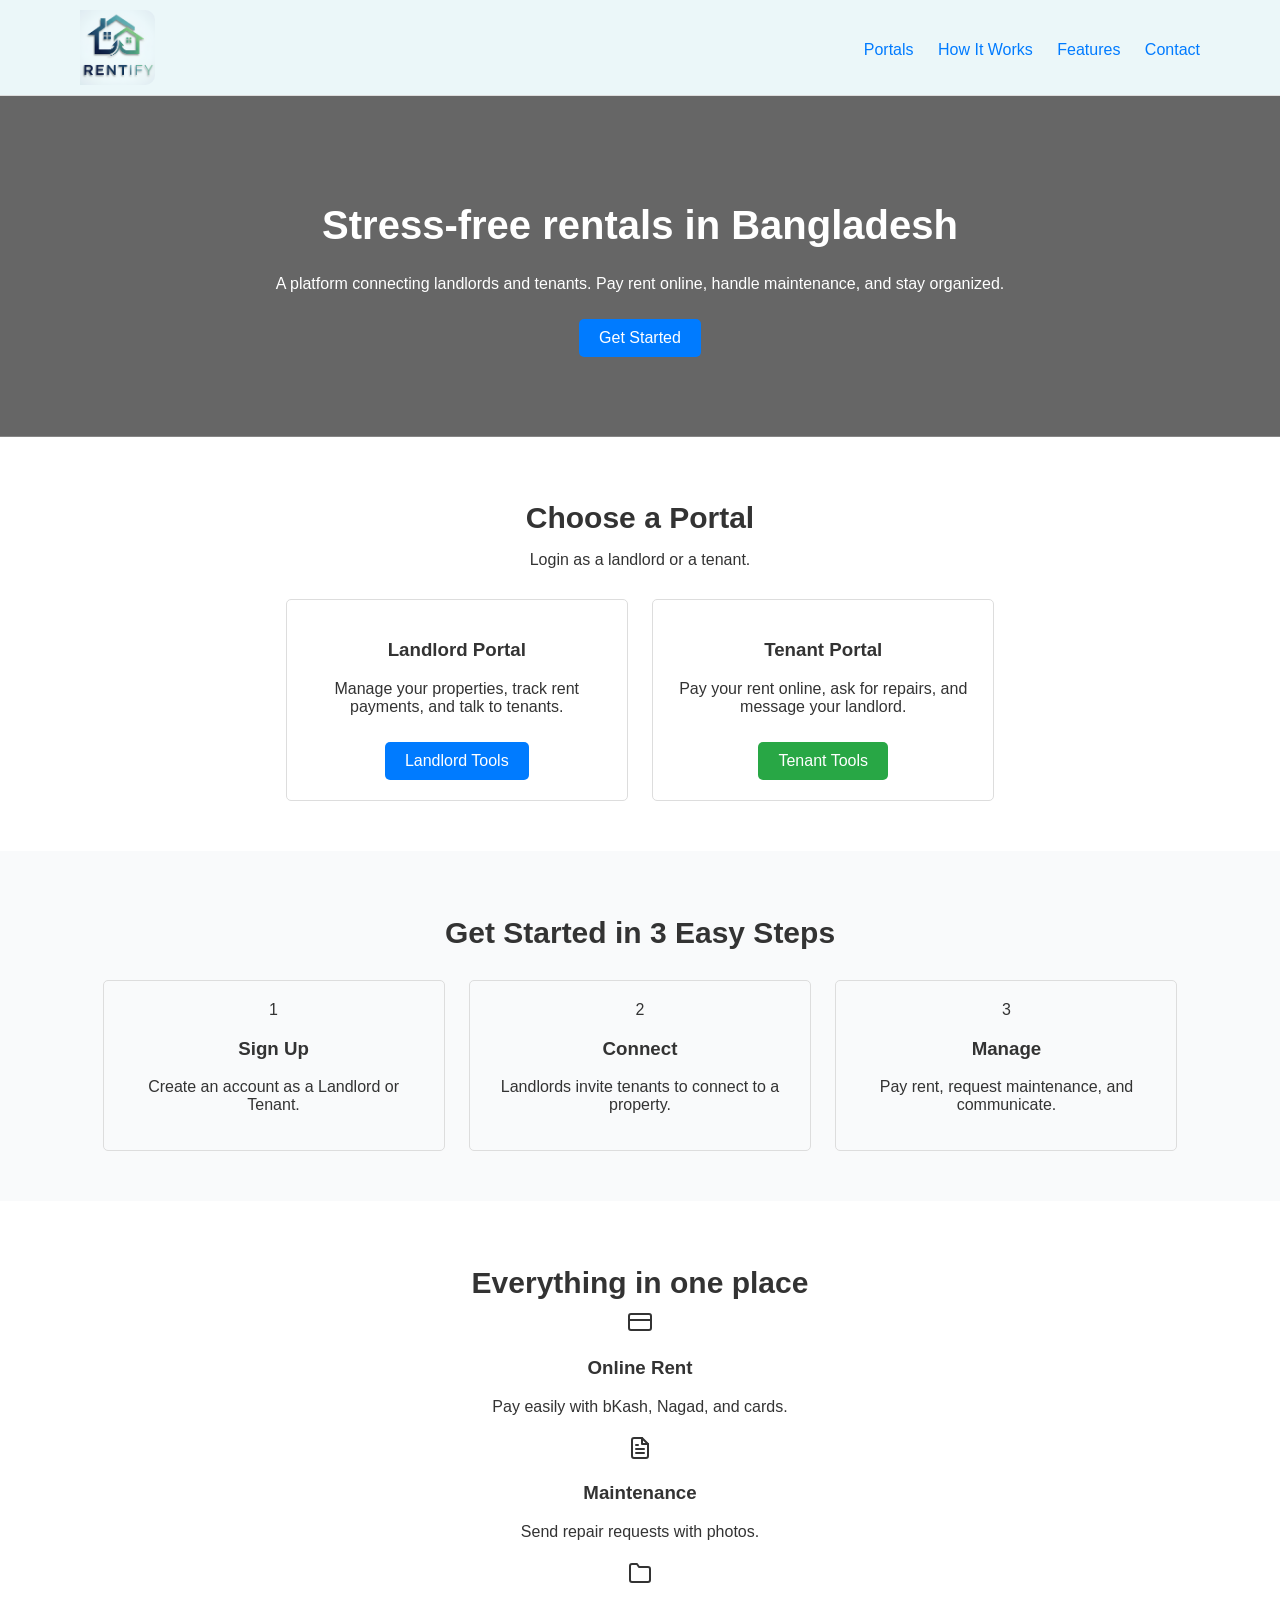
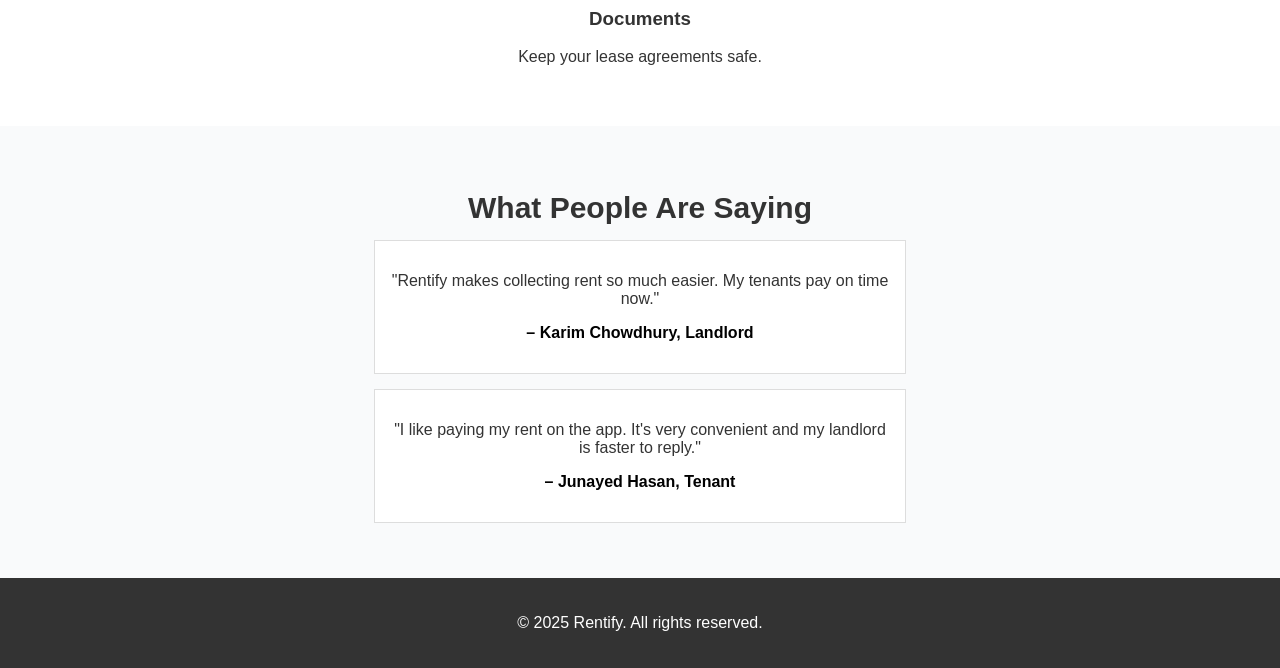
==== commit 4ac71eea: "Add files via upload" ====
--- a/index.html
+++ b/index.html
@@ -3,519 +3,179 @@
   <head>
     <meta charset="UTF-8" />
     <meta name="viewport" content="width=device-width, initial-scale=1.0" />
-    <meta
-      name="description"
-      content="Rentify - Modern rental management platform connecting landlords and tenants"
-    />
-    <title>Rentify - Simplifying Rental Management</title>
-    <link rel="stylesheet" href="landing_style.css" />
+    <title>Rentify - Stress-Free Rentals in Bangladesh</title>
+    <link rel="stylesheet" href="index_style.css" />
+    <link rel="preconnect" href="https://fonts.googleapis.com" />
+    <link rel="preconnect" href="https://fonts.gstatic.com" crossorigin />
     <link
+      href="https://fonts.googleapis.com/css2?family=Poppins:wght@400;500;600;700&display=swap"
       rel="stylesheet"
-      href="https://cdnjs.cloudflare.com/ajax/libs/font-awesome/6.4.0/css/all.min.css"
     />
   </head>
   <body>
-    <!-- Navigation Bar -->
-    <nav class="navbar">
-      <div class="nav-container">
-        <div class="logo">
-          <i class="fas fa-home"></i>
-          <span>Rentify</span>
+    <div class="header">
+      <div class="logo-container">
+        <img src="images\rentify_logo.jpg" alt="Rentify Logo" class="logo" />
+      </div>
+      <nav>
+        <ul>
+          <li><a href="#portals">Portals</a></li>
+          <li><a href="#how-it-works">How It Works</a></li>
+          <li><a href="#features">Features</a></li>
+          <li><a href="#footer">Contact</a></li>
+        </ul>
+      </nav>
+    </div>
+
+    <div class="hero">
+      <h1>Stress-free rentals in Bangladesh</h1>
+      <p>
+        A platform connecting landlords and tenants. Pay rent online, handle
+        maintenance, and stay organized.
+      </p>
+      <a href="auth.html" class="button">Get Started</a>
+    </div>
+
+    <div id="portals" class="section">
+      <h2>Choose a Portal</h2>
+      <p class="subtitle">Login as a landlord or a tenant.</p>
+
+      <div class="card-container">
+        <div class="card">
+          <h3>Landlord Portal</h3>
+          <p>
+            Manage your properties, track rent payments, and talk to tenants.
+          </p>
+
+          <a href="signup.html" class="button">Landlord Tools</a>
         </div>
-        <ul class="nav-menu" id="nav-menu">
-          <li><a href="#home" class="nav-link">Home</a></li>
-          <li><a href="#features" class="nav-link">Features</a></li>
-          <li><a href="#how-it-works" class="nav-link">How It Works</a></li>
-          <li><a href="#about" class="nav-link">About</a></li>
-          <li><a href="#contact" class="nav-link">Contact</a></li>
-        </ul>
-        <div class="nav-buttons">
-          <button
-            class="btn btn-secondary"
-            onclick="window.location.href='login.html'"
-          >
-            Login
-          </button>
-          <button
-            class="btn btn-primary"
-            onclick="window.location.href='signup.html'"
-          >
-            Sign Up
-          </button>
-        </div>
-        <div class="hamburger" id="hamburger">
-          <span></span>
-          <span></span>
-          <span></span>
+
+        <div class="card">
+          <h3>Tenant Portal</h3>
+          <p>
+            Pay your rent online, ask for repairs, and message your landlord.
+          </p>
+          <a href="signup.html" class="button-secondary">Tenant Tools</a>
         </div>
       </div>
-    </nav>
+    </div>
 
-    <!-- Hero Section -->
-    <section id="home" class="hero">
-      <div class="hero-container">
-        <div class="hero-content">
-          <h1>Simplify Your Rental Management</h1>
-          <p>
-            Connect landlords and tenants seamlessly. Manage rent payments,
-            maintenance requests, and communication all in one modern platform.
-          </p>
-          <div class="hero-buttons">
-            <button
-              class="btn btn-large btn-primary"
-              onclick="window.location.href='signup.html'"
-            >
-              Get Started Free
-            </button>
-            <button
-              class="btn btn-large btn-outline"
-              onclick="document.getElementById('features').scrollIntoView({behavior: 'smooth'})"
-            >
-              Learn More
-            </button>
-          </div>
-          <div class="hero-stats">
-            <div class="stat-item">
-              <h3>1000+</h3>
-              <p>Properties</p>
-            </div>
-            <div class="stat-item">
-              <h3>5000+</h3>
-              <p>Users</p>
-            </div>
-            <div class="stat-item">
-              <h3>99%</h3>
-              <p>Satisfaction</p>
-            </div>
-          </div>
+    <div id="how-it-works" class="section" style="background-color: #f9fafb">
+      <h2>Get Started in 3 Easy Steps</h2>
+      <div class="card-container">
+        <div class="card">
+          <div class="step-number">1</div>
+          <h3>Sign Up</h3>
+          <p>Create an account as a Landlord or Tenant.</p>
         </div>
-        <div class="hero-image">
-          <div class="hero-illustration">
-            <i class="fas fa-building"></i>
-          </div>
+        <div class="card">
+          <div class="step-number">2</div>
+          <h3>Connect</h3>
+          <p>Landlords invite tenants to connect to a property.</p>
+        </div>
+        <div class="card">
+          <div class="step-number">3</div>
+          <h3>Manage</h3>
+          <p>Pay rent, request maintenance, and communicate.</p>
         </div>
       </div>
-    </section>
+    </div>
 
-    <!-- Features Section -->
-    <section id="features" class="features">
-      <div class="container">
-        <div class="section-header">
-          <h2>Powerful Features for Modern Rental Management</h2>
-          <p>Everything needed to manage properties efficiently in 2025</p>
+    <div id="features" class="section">
+      <h2>Everything in one place</h2>
+
+      <div class="features-grid">
+        <div class="feature">
+          <div class="feature-icon">
+            <svg
+              xmlns="http://www.w3.org/2000/svg"
+              width="24"
+              height="24"
+              viewBox="0 0 24 24"
+              fill="none"
+              stroke="currentColor"
+              stroke-width="2"
+              stroke-linecap="round"
+              stroke-linejoin="round"
+            >
+              <rect x="1" y="4" width="22" height="16" rx="2" ry="2"></rect>
+              <line x1="1" y1="10" x2="23" y2="10"></line>
+            </svg>
+          </div>
+          <h3>Online Rent</h3>
+          <p>Pay easily with bKash, Nagad, and cards.</p>
         </div>
-        <div class="features-grid">
-          <div class="feature-card">
-            <div class="feature-icon">
-              <i class="fas fa-money-bill-wave"></i>
-            </div>
-            <h3>Online Rent Collection</h3>
-            <p>
-              Secure automated rent payment system with instant notifications
-              and complete payment history tracking.
-            </p>
+        <div class="feature">
+          <div class="feature-icon">
+            <svg
+              xmlns="http://www.w3.org/2000/svg"
+              width="24"
+              height="24"
+              viewBox="0 0 24 24"
+              fill="none"
+              stroke="currentColor"
+              stroke-width="2"
+              stroke-linecap="round"
+              stroke-linejoin="round"
+            >
+              <path
+                d="M14 2H6a2 2 0 0 0-2 2v16a2 2 0 0 0 2 2h12a2 2 0 0 0 2-2V8z"
+              ></path>
+              <polyline points="14 2 14 8 20 8"></polyline>
+              <line x1="16" y1="13" x2="8" y2="13"></line>
+              <line x1="16" y1="17" x2="8" y2="17"></line>
+              <polyline points="10 9 9 9 8 9"></polyline>
+            </svg>
           </div>
-          <div class="feature-card">
-            <div class="feature-icon">
-              <i class="fas fa-tools"></i>
-            </div>
-            <h3>Maintenance Requests</h3>
-            <p>
-              Submit, track, and manage maintenance issues with photo uploads
-              and real-time status updates.
-            </p>
+          <h3>Maintenance</h3>
+          <p>Send repair requests with photos.</p>
+        </div>
+        <div class="feature">
+          <div class="feature-icon">
+            <svg
+              xmlns="http://www.w3.org/2000/svg"
+              width="24"
+              height="24"
+              viewBox="0 0 24 24"
+              fill="none"
+              stroke="currentColor"
+              stroke-width="2"
+              stroke-linecap="round"
+              stroke-linejoin="round"
+            >
+              <path
+                d="M22 19a2 2 0 0 1-2 2H4a2 2 0 0 1-2-2V5a2 2 0 0 1 2-2h5l2 3h9a2 2 0 0 1 2 2z"
+              ></path>
+            </svg>
           </div>
-          <div class="feature-card">
-            <div class="feature-icon">
-              <i class="fas fa-comments"></i>
-            </div>
-            <h3>Instant Messaging</h3>
-            <p>
-              Direct communication channel between landlords and tenants with
-              complete message history.
-            </p>
-          </div>
-          <div class="feature-card">
-            <div class="feature-icon">
-              <i class="fas fa-file-contract"></i>
-            </div>
-            <h3>Document Management</h3>
-            <p>
-              Store and access lease agreements, notices, and important
-              documents securely online.
-            </p>
-          </div>
-          <div class="feature-card">
-            <div class="feature-icon">
-              <i class="fas fa-chart-line"></i>
-            </div>
-            <h3>Analytics & Reports</h3>
-            <p>
-              Generate detailed reports on payments, maintenance trends, and
-              overall property performance.
-            </p>
-          </div>
-          <div class="feature-card">
-            <div class="feature-icon">
-              <i class="fas fa-mobile-alt"></i>
-            </div>
-            <h3>Mobile Responsive</h3>
-            <p>
-              Access the portal anytime, anywhere from any device with full
-              mobile optimization.
-            </p>
-          </div>
+          <h3>Documents</h3>
+          <p>Keep your lease agreements safe.</p>
         </div>
       </div>
-    </section>
+    </div>
 
-    <!-- How It Works Section -->
-    <section id="how-it-works" class="how-it-works">
-      <div class="container">
-        <div class="section-header">
-          <h2>How Rentify Works</h2>
-          <p>Get started in three simple steps</p>
+    <div class="section" style="background-color: #f9fafb">
+      <h2>What People Are Saying</h2>
+      <div class="testimonial-container">
+        <div class="testimonial">
+          <p>
+            "Rentify makes collecting rent so much easier. My tenants pay on
+            time now."
+          </p>
+          <p><b>– Karim Chowdhury, Landlord</b></p>
         </div>
-        <div class="steps-container">
-          <div class="step-card">
-            <div class="step-number">1</div>
-            <div class="step-icon">
-              <i class="fas fa-user-plus"></i>
-            </div>
-            <h3>Create Your Account</h3>
-            <p>
-              Sign up as a landlord or tenant in minutes with our easy and
-              secure registration process.
-            </p>
-          </div>
-          <div class="step-connector"></div>
-          <div class="step-card">
-            <div class="step-number">2</div>
-            <div class="step-icon">
-              <i class="fas fa-home"></i>
-            </div>
-            <h3>Add Properties or Connect</h3>
-            <p>
-              Landlords add properties while tenants connect with their rental
-              using a unique property code.
-            </p>
-          </div>
-          <div class="step-connector"></div>
-          <div class="step-card">
-            <div class="step-number">3</div>
-            <div class="step-icon">
-              <i class="fas fa-tasks"></i>
-            </div>
-            <h3>Manage Everything Online</h3>
-            <p>
-              Handle rent payments, maintenance, documents, and communication
-              from one centralized dashboard.
-            </p>
-          </div>
+        <div class="testimonial">
+          <p>
+            "I like paying my rent on the app. It's very convenient and my
+            landlord is faster to reply."
+          </p>
+          <p><b>– Junayed Hasan, Tenant</b></p>
         </div>
       </div>
-    </section>
+    </div>
 
-    <!-- User Type Selection -->
-    <section class="user-types">
-      <div class="container">
-        <div class="section-header">
-          <h2>Choose Your Role</h2>
-          <p>Select the option that best describes you</p>
-        </div>
-        <div class="types-grid">
-          <div class="type-card">
-            <div class="type-badge">Popular</div>
-            <div class="type-icon">
-              <i class="fas fa-building"></i>
-            </div>
-            <h3>For Landlords</h3>
-            <ul class="type-features">
-              <li><i class="fas fa-check"></i> List unlimited properties</li>
-              <li><i class="fas fa-check"></i> Collect rent online securely</li>
-              <li><i class="fas fa-check"></i> Track maintenance requests</li>
-              <li><i class="fas fa-check"></i> Manage multiple tenants</li>
-              <li><i class="fas fa-check"></i> Generate financial reports</li>
-              <li><i class="fas fa-check"></i> Digital lease agreements</li>
-            </ul>
-            <button
-              class="btn btn-primary btn-full"
-              onclick="window.location.href='signup.html?type=landlord'"
-            >
-              Get Started as Landlord
-            </button>
-          </div>
-          <div class="type-card">
-            <div class="type-icon">
-              <i class="fas fa-user"></i>
-            </div>
-            <h3>For Tenants</h3>
-            <ul class="type-features">
-              <li><i class="fas fa-check"></i> Pay rent online securely</li>
-              <li><i class="fas fa-check"></i> Submit maintenance requests</li>
-              <li>
-                <i class="fas fa-check"></i> Message your landlord directly
-              </li>
-              <li>
-                <i class="fas fa-check"></i> Access lease documents anytime
-              </li>
-              <li><i class="fas fa-check"></i> View payment history</li>
-              <li>
-                <i class="fas fa-check"></i> Receive instant notifications
-              </li>
-            </ul>
-            <button
-              class="btn btn-primary btn-full"
-              onclick="window.location.href='signup.html?type=tenant'"
-            >
-              Get Started as Tenant
-            </button>
-          </div>
-        </div>
-      </div>
-    </section>
-
-    <!-- About Section -->
-    <section id="about" class="about">
-      <div class="container">
-        <div class="about-content">
-          <div class="about-text">
-            <h2>About Rentify</h2>
-            <p>
-              Rentify is a modern rental management platform designed to
-              simplify and streamline the relationship between landlords and
-              tenants. We believe that property management should be
-              transparent, efficient, and completely hassle-free.
-            </p>
-            <p>
-              Our platform provides all the essential tools needed to manage
-              rental properties effectively, from seamless rent collection to
-              comprehensive maintenance tracking, all while fostering better
-              communication and trust between both parties.
-            </p>
-            <div class="about-values">
-              <div class="value-item">
-                <i class="fas fa-shield-alt"></i>
-                <div>
-                  <h4>Secure & Trusted</h4>
-                  <p>Bank-level security for all transactions</p>
-                </div>
-              </div>
-              <div class="value-item">
-                <i class="fas fa-clock"></i>
-                <div>
-                  <h4>24/7 Support</h4>
-                  <p>Always here to help when needed</p>
-                </div>
-              </div>
-              <div class="value-item">
-                <i class="fas fa-award"></i>
-                <div>
-                  <h4>Award Winning</h4>
-                  <p>Recognized for excellence in property tech</p>
-                </div>
-              </div>
-            </div>
-          </div>
-          <div class="about-image">
-            <div class="about-illustration">
-              <i class="fas fa-handshake"></i>
-            </div>
-          </div>
-        </div>
-      </div>
-    </section>
-
-    <!-- Testimonials Section -->
-    <section class="testimonials">
-      <div class="container">
-        <div class="section-header">
-          <h2>What Our Users Say</h2>
-          <p>Real experiences from real users</p>
-        </div>
-        <div class="testimonials-grid">
-          <div class="testimonial-card">
-            <div class="testimonial-rating">
-              <i class="fas fa-star"></i>
-              <i class="fas fa-star"></i>
-              <i class="fas fa-star"></i>
-              <i class="fas fa-star"></i>
-              <i class="fas fa-star"></i>
-            </div>
-            <p>
-              "Rentify has completely transformed how I manage my rental
-              properties. Everything is so much easier now!"
-            </p>
-            <div class="testimonial-author">
-              <div class="author-avatar">
-                <i class="fas fa-user"></i>
-              </div>
-              <div>
-                <h4>Sarah Johnson</h4>
-                <span>Landlord, 5 Properties</span>
-              </div>
-            </div>
-          </div>
-          <div class="testimonial-card">
-            <div class="testimonial-rating">
-              <i class="fas fa-star"></i>
-              <i class="fas fa-star"></i>
-              <i class="fas fa-star"></i>
-              <i class="fas fa-star"></i>
-              <i class="fas fa-star"></i>
-            </div>
-            <p>
-              "As a tenant, I love being able to pay rent online and submit
-              maintenance requests instantly. Highly recommend!"
-            </p>
-            <div class="testimonial-author">
-              <div class="author-avatar">
-                <i class="fas fa-user"></i>
-              </div>
-              <div>
-                <h4>Michael Chen</h4>
-                <span>Tenant</span>
-              </div>
-            </div>
-          </div>
-          <div class="testimonial-card">
-            <div class="testimonial-rating">
-              <i class="fas fa-star"></i>
-              <i class="fas fa-star"></i>
-              <i class="fas fa-star"></i>
-              <i class="fas fa-star"></i>
-              <i class="fas fa-star"></i>
-            </div>
-            <p>
-              "The best property management tool I've used. Clean interface,
-              powerful features, and excellent support."
-            </p>
-            <div class="testimonial-author">
-              <div class="author-avatar">
-                <i class="fas fa-user"></i>
-              </div>
-              <div>
-                <h4>Emily Rodriguez</h4>
-                <span>Landlord, 12 Properties</span>
-              </div>
-            </div>
-          </div>
-        </div>
-      </div>
-    </section>
-
-    <!-- Contact Section -->
-    <section id="contact" class="contact">
-      <div class="container">
-        <div class="section-header">
-          <h2>Get In Touch</h2>
-          <p>Have questions? We're here to help</p>
-        </div>
-        <div class="contact-content">
-          <form class="contact-form" id="contact-form">
-            <div class="form-row">
-              <div class="form-group">
-                <input type="text" id="name" required />
-                <label for="name">Your Name</label>
-              </div>
-              <div class="form-group">
-                <input type="email" id="email" required />
-                <label for="email">Your Email</label>
-              </div>
-            </div>
-            <div class="form-group">
-              <input type="text" id="subject" required />
-              <label for="subject">Subject</label>
-            </div>
-            <div class="form-group">
-              <textarea id="message" rows="5" required></textarea>
-              <label for="message">Message</label>
-            </div>
-            <button type="submit" class="btn btn-primary btn-full">
-              Send Message
-            </button>
-          </form>
-          <div class="contact-info">
-            <h3>Contact Information</h3>
-            <div class="info-item">
-              <i class="fas fa-envelope"></i>
-              <div>
-                <h4>Email</h4>
-                <p>support@rentify.com</p>
-              </div>
-            </div>
-            <div class="info-item">
-              <i class="fas fa-phone"></i>
-              <div>
-                <h4>Phone</h4>
-                <p>+1 (555) 123-4567</p>
-              </div>
-            </div>
-            <div class="info-item">
-              <i class="fas fa-map-marker-alt"></i>
-              <div>
-                <h4>Address</h4>
-                <p>123 Rental Street<br />Property City, PC 12345</p>
-              </div>
-            </div>
-            <div class="social-links">
-              <a href="#"><i class="fab fa-facebook"></i></a>
-              <a href="#"><i class="fab fa-twitter"></i></a>
-              <a href="#"><i class="fab fa-instagram"></i></a>
-              <a href="#"><i class="fab fa-linkedin"></i></a>
-            </div>
-          </div>
-        </div>
-      </div>
-    </section>
-
-    <!-- Footer -->
-    <footer class="footer">
-      <div class="container">
-        <div class="footer-content">
-          <div class="footer-section">
-            <div class="logo">
-              <i class="fas fa-home"></i>
-              <span>Rentify</span>
-            </div>
-            <p>
-              Simplifying rental management for landlords and tenants worldwide.
-            </p>
-          </div>
-          <div class="footer-section">
-            <h4>Quick Links</h4>
-            <ul>
-              <li><a href="#home">Home</a></li>
-              <li><a href="#features">Features</a></li>
-              <li><a href="#how-it-works">How It Works</a></li>
-              <li><a href="#about">About</a></li>
-              <li><a href="#contact">Contact</a></li>
-            </ul>
-          </div>
-          <div class="footer-section">
-            <h4>Resources</h4>
-            <ul>
-              <li><a href="#">Help Center</a></li>
-              <li><a href="#">Privacy Policy</a></li>
-              <li><a href="#">Terms of Service</a></li>
-              <li><a href="#">FAQ</a></li>
-            </ul>
-          </div>
-          <div class="footer-section">
-            <h4>Newsletter</h4>
-            <p>Subscribe to get updates and news</p>
-            <form class="newsletter-form">
-              <input type="email" placeholder="Your email address" />
-              <button type="submit" class="btn btn-primary">Subscribe</button>
-            </form>
-          </div>
-        </div>
-        <div class="footer-bottom">
-          <p>&copy; 2025 Rentify. All rights reserved.</p>
-        </div>
-      </div>
-    </footer>
-
-    <script src="landing.js"></script>
+    <div id="footer" class="footer">
+      <p>© 2025 Rentify. All rights reserved.</p>
+    </div>
   </body>
 </html>
--- a/index_style.css
+++ b/index_style.css
@@ -0,0 +1,120 @@
+/* Basic body styling */
+body {
+  font-family: Arial, sans-serif;
+  margin: 0;
+  padding: 0;
+  color: #333;
+}
+
+.header {
+  background-color: #ebf7f9;
+  padding: 10px 20px;
+  border-bottom: 1px solid #ddd;
+  overflow: hidden;
+}
+
+.logo {
+  padding-left: 60px;
+  height: 75px;
+  float: left;
+  border-radius: 10px;
+}
+
+.header ul {
+  padding-top: 15px;
+  padding-right: 60px;
+  list-style-type: none;
+  float: right;
+}
+
+.header li {
+  display: inline;
+  margin-left: 20px;
+}
+
+.header a {
+  text-decoration: none;
+  color: #007bff;
+}
+
+.hero {
+  background-image: linear-gradient(rgba(0, 0, 0, 0.6), rgba(0, 0, 0, 0.6)),
+    url("https://images.unsplash.com/photo-1560448204-e02f11c3d0e2?q=80&w=2070&auto=format&fit=crop");
+  background-size: cover;
+  background-position: center;
+  padding: 80px 20px;
+  text-align: center;
+  color: white;
+}
+
+.hero h1 {
+  font-size: 40px;
+}
+
+.button {
+  background-color: #007bff;
+  color: white;
+  padding: 10px 20px;
+  text-decoration: none;
+  border-radius: 5px;
+  display: inline-block;
+  margin-top: 10px;
+}
+
+.button-secondary {
+  background-color: #28a745;
+  color: white;
+  padding: 10px 20px;
+  text-decoration: none;
+  border-radius: 5px;
+  display: inline-block;
+  margin-top: 10px;
+}
+
+.section {
+  padding: 40px 20px;
+  text-align: center;
+}
+
+.section h2 {
+  font-size: 30px;
+  margin-bottom: 10px;
+}
+
+.card-container {
+  text-align: center;
+  margin-top: 20px;
+}
+
+.card {
+  border: 1px solid #ddd;
+  border-radius: 5px;
+  padding: 20px;
+  width: 300px;
+  margin: 10px;
+  display: inline-block;
+  vertical-align: top;
+}
+
+.feature {
+  margin-bottom: 20px;
+}
+
+.testimonial {
+  background-color: #fff;
+  border: 1px solid #ddd;
+  padding: 15px;
+  max-width: 500px;
+  margin: 15px auto;
+}
+
+.testimonial b {
+  color: #000;
+}
+
+.footer {
+  background-color: #333;
+  color: white;
+  text-align: center;
+  padding: 20px;
+}
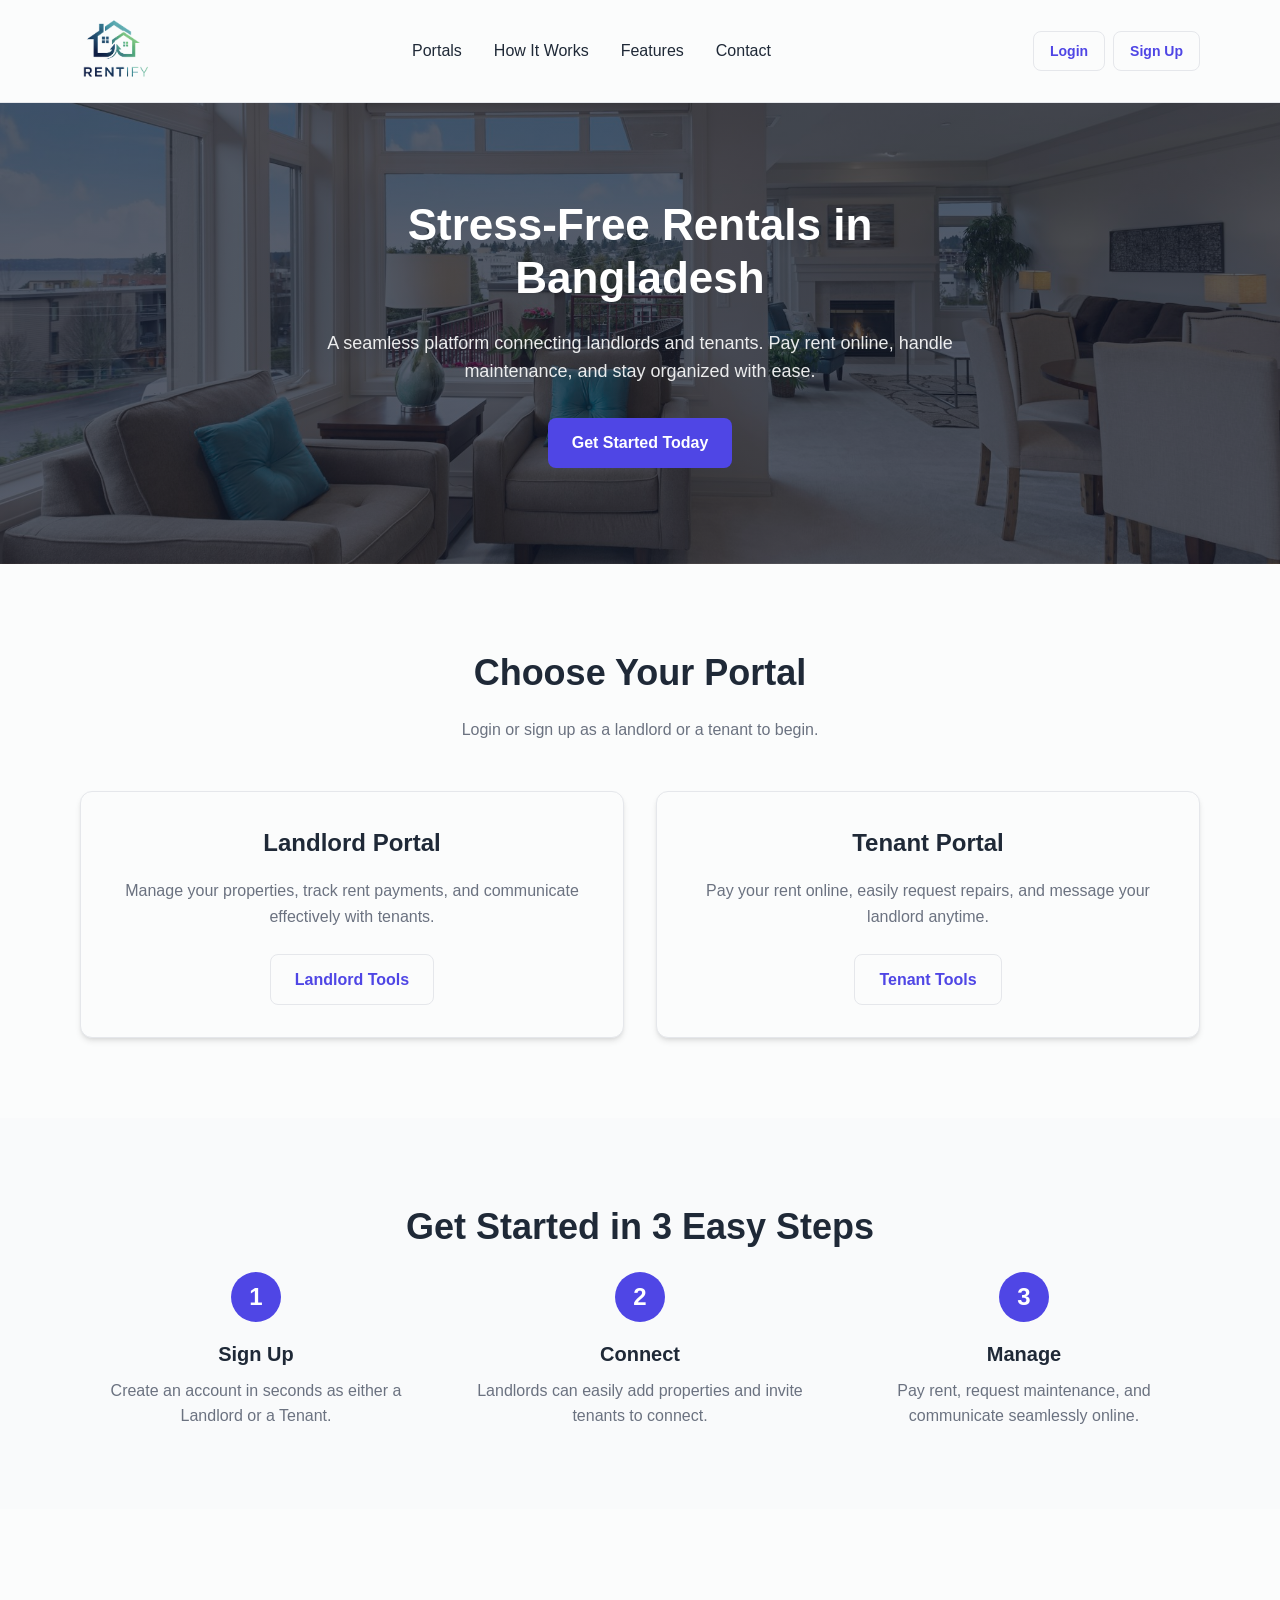
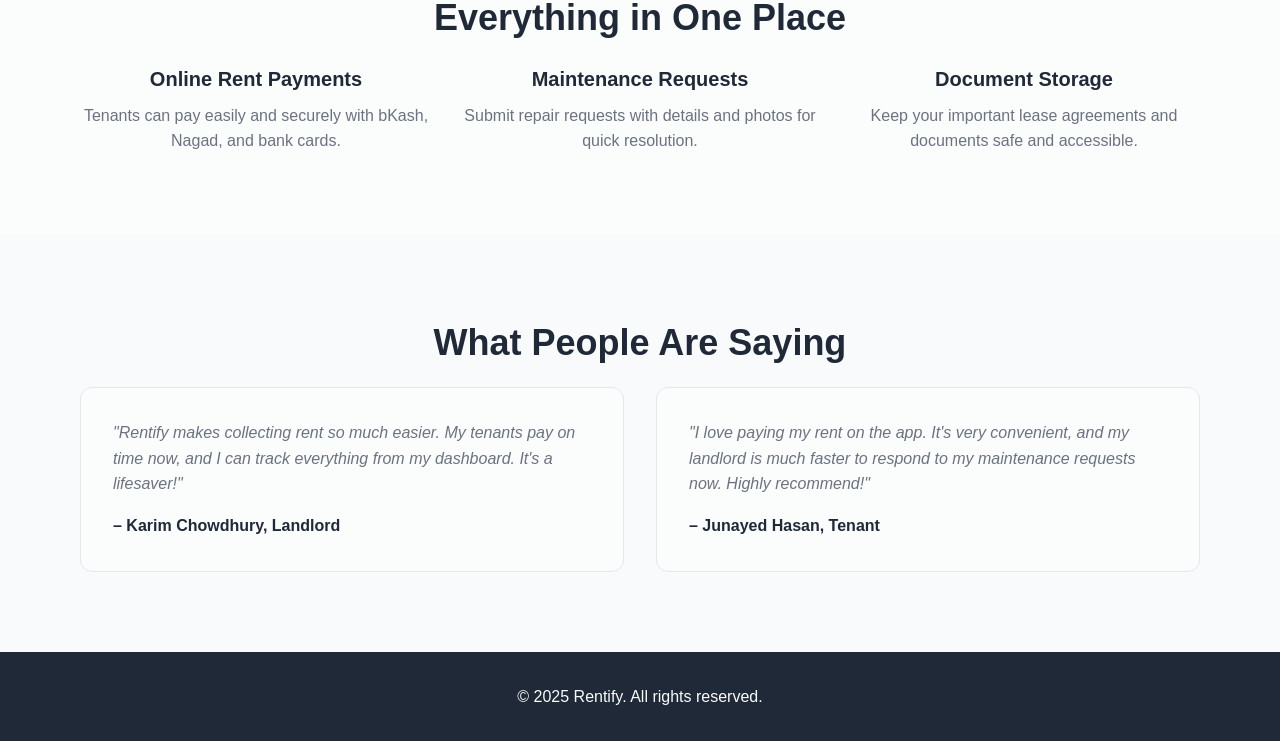
==== commit a49678bc: "Add files via upload" ====
--- a/index.html
+++ b/index.html
@@ -13,169 +13,167 @@
     />
   </head>
   <body>
-    <div class="header">
-      <div class="logo-container">
-        <img src="images\rentify_logo.jpg" alt="Rentify Logo" class="logo" />
+    <header class="header">
+      <div class="container">
+        <a href="#" class="logo-link">
+          <img src="images/rentify_logo.png" alt="Rentify Logo" class="logo" />
+        </a>
+        <nav class="nav-main">
+          <ul class="nav-list">
+            <li><a href="#portals">Portals</a></li>
+            <li><a href="#how-it-works">How It Works</a></li>
+            <li><a href="#features">Features</a></li>
+            <li><a href="#footer">Contact</a></li>
+            <li class="nav-auth-mobile"><a href="auth.html">Login</a></li>
+            <li class="nav-auth-mobile">
+              <a href="auth.html#signup">Sign Up</a>
+            </li>
+          </ul>
+        </nav>
+        <div class="nav-auth-desktop">
+          <a href="auth.html" class="btn btn-secondary btn-sm">Login</a>
+          <a href="auth.html#signup" class="btn btn-secondary btn-sm"
+            >Sign Up</a
+          >
+        </div>
+        <button class="nav-toggle" aria-label="Open navigation">
+          <span class="hamburger"></span>
+        </button>
       </div>
-      <nav>
-        <ul>
-          <li><a href="#portals">Portals</a></li>
-          <li><a href="#how-it-works">How It Works</a></li>
-          <li><a href="#features">Features</a></li>
-          <li><a href="#footer">Contact</a></li>
-        </ul>
-      </nav>
-    </div>
+    </header>
 
-    <div class="hero">
-      <h1>Stress-free rentals in Bangladesh</h1>
-      <p>
-        A platform connecting landlords and tenants. Pay rent online, handle
-        maintenance, and stay organized.
-      </p>
-      <a href="auth.html" class="button">Get Started</a>
-    </div>
+    <main>
+      <section class="hero">
+        <div class="container">
+          <div class="hero-content">
+            <h1>Stress-Free Rentals in Bangladesh</h1>
+            <p>
+              A seamless platform connecting landlords and tenants. Pay rent
+              online, handle maintenance, and stay organized with ease.
+            </p>
+            <a href="auth.html" class="btn btn-primary">Get Started Today</a>
+          </div>
+        </div>
+      </section>
 
-    <div id="portals" class="section">
-      <h2>Choose a Portal</h2>
-      <p class="subtitle">Login as a landlord or a tenant.</p>
+      <section id="portals" class="section">
+        <div class="container">
+          <h2 class="section-title">Choose Your Portal</h2>
+          <p class="section-subtitle">
+            Login or sign up as a landlord or a tenant to begin.
+          </p>
+          <div class="card-container">
+            <div class="card">
+              <h3>Landlord Portal</h3>
+              <p>
+                Manage your properties, track rent payments, and communicate
+                effectively with tenants.
+              </p>
+              <a href="auth.html" class="btn btn-secondary">Landlord Tools</a>
+            </div>
+            <div class="card">
+              <h3>Tenant Portal</h3>
+              <p>
+                Pay your rent online, easily request repairs, and message your
+                landlord anytime.
+              </p>
+              <a href="auth.html" class="btn btn-secondary">Tenant Tools</a>
+            </div>
+          </div>
+        </div>
+      </section>
 
-      <div class="card-container">
-        <div class="card">
-          <h3>Landlord Portal</h3>
-          <p>
-            Manage your properties, track rent payments, and talk to tenants.
-          </p>
+      <section id="how-it-works" class="section section-light">
+        <div class="container">
+          <h2 class="section-title">Get Started in 3 Easy Steps</h2>
+          <div class="steps-container">
+            <div class="step-card">
+              <div class="step-number">1</div>
+              <h3>Sign Up</h3>
+              <p>
+                Create an account in seconds as either a Landlord or a Tenant.
+              </p>
+            </div>
+            <div class="step-card">
+              <div class="step-number">2</div>
+              <h3>Connect</h3>
+              <p>
+                Landlords can easily add properties and invite tenants to
+                connect.
+              </p>
+            </div>
+            <div class="step-card">
+              <div class="step-number">3</div>
+              <h3>Manage</h3>
+              <p>
+                Pay rent, request maintenance, and communicate seamlessly
+                online.
+              </p>
+            </div>
+          </div>
+        </div>
+      </section>
 
-          <a href="signup.html" class="button">Landlord Tools</a>
+      <section id="features" class="section">
+        <div class="container">
+          <h2 class="section-title">Everything in One Place</h2>
+          <div class="features-grid">
+            <div class="feature">
+              <h3>Online Rent Payments</h3>
+              <p>
+                Tenants can pay easily and securely with bKash, Nagad, and bank
+                cards.
+              </p>
+            </div>
+            <div class="feature">
+              <h3>Maintenance Requests</h3>
+              <p>
+                Submit repair requests with details and photos for quick
+                resolution.
+              </p>
+            </div>
+            <div class="feature">
+              <h3>Document Storage</h3>
+              <p>
+                Keep your important lease agreements and documents safe and
+                accessible.
+              </p>
+            </div>
+          </div>
         </div>
+      </section>
 
-        <div class="card">
-          <h3>Tenant Portal</h3>
-          <p>
-            Pay your rent online, ask for repairs, and message your landlord.
-          </p>
-          <a href="signup.html" class="button-secondary">Tenant Tools</a>
+      <section class="section section-light">
+        <div class="container">
+          <h2 class="section-title">What People Are Saying</h2>
+          <div class="testimonial-container">
+            <div class="testimonial">
+              <p class="testimonial-text">
+                "Rentify makes collecting rent so much easier. My tenants pay on
+                time now, and I can track everything from my dashboard. It's a
+                lifesaver!"
+              </p>
+              <p class="testimonial-author">– Karim Chowdhury, Landlord</p>
+            </div>
+            <div class="testimonial">
+              <p class="testimonial-text">
+                "I love paying my rent on the app. It's very convenient, and my
+                landlord is much faster to respond to my maintenance requests
+                now. Highly recommend!"
+              </p>
+              <p class="testimonial-author">– Junayed Hasan, Tenant</p>
+            </div>
+          </div>
         </div>
+      </section>
+    </main>
+
+    <footer id="footer" class="footer">
+      <div class="container">
+        <p>© 2025 Rentify. All rights reserved.</p>
       </div>
-    </div>
+    </footer>
 
-    <div id="how-it-works" class="section" style="background-color: #f9fafb">
-      <h2>Get Started in 3 Easy Steps</h2>
-      <div class="card-container">
-        <div class="card">
-          <div class="step-number">1</div>
-          <h3>Sign Up</h3>
-          <p>Create an account as a Landlord or Tenant.</p>
-        </div>
-        <div class="card">
-          <div class="step-number">2</div>
-          <h3>Connect</h3>
-          <p>Landlords invite tenants to connect to a property.</p>
-        </div>
-        <div class="card">
-          <div class="step-number">3</div>
-          <h3>Manage</h3>
-          <p>Pay rent, request maintenance, and communicate.</p>
-        </div>
-      </div>
-    </div>
-
-    <div id="features" class="section">
-      <h2>Everything in one place</h2>
-
-      <div class="features-grid">
-        <div class="feature">
-          <div class="feature-icon">
-            <svg
-              xmlns="http://www.w3.org/2000/svg"
-              width="24"
-              height="24"
-              viewBox="0 0 24 24"
-              fill="none"
-              stroke="currentColor"
-              stroke-width="2"
-              stroke-linecap="round"
-              stroke-linejoin="round"
-            >
-              <rect x="1" y="4" width="22" height="16" rx="2" ry="2"></rect>
-              <line x1="1" y1="10" x2="23" y2="10"></line>
-            </svg>
-          </div>
-          <h3>Online Rent</h3>
-          <p>Pay easily with bKash, Nagad, and cards.</p>
-        </div>
-        <div class="feature">
-          <div class="feature-icon">
-            <svg
-              xmlns="http://www.w3.org/2000/svg"
-              width="24"
-              height="24"
-              viewBox="0 0 24 24"
-              fill="none"
-              stroke="currentColor"
-              stroke-width="2"
-              stroke-linecap="round"
-              stroke-linejoin="round"
-            >
-              <path
-                d="M14 2H6a2 2 0 0 0-2 2v16a2 2 0 0 0 2 2h12a2 2 0 0 0 2-2V8z"
-              ></path>
-              <polyline points="14 2 14 8 20 8"></polyline>
-              <line x1="16" y1="13" x2="8" y2="13"></line>
-              <line x1="16" y1="17" x2="8" y2="17"></line>
-              <polyline points="10 9 9 9 8 9"></polyline>
-            </svg>
-          </div>
-          <h3>Maintenance</h3>
-          <p>Send repair requests with photos.</p>
-        </div>
-        <div class="feature">
-          <div class="feature-icon">
-            <svg
-              xmlns="http://www.w3.org/2000/svg"
-              width="24"
-              height="24"
-              viewBox="0 0 24 24"
-              fill="none"
-              stroke="currentColor"
-              stroke-width="2"
-              stroke-linecap="round"
-              stroke-linejoin="round"
-            >
-              <path
-                d="M22 19a2 2 0 0 1-2 2H4a2 2 0 0 1-2-2V5a2 2 0 0 1 2-2h5l2 3h9a2 2 0 0 1 2 2z"
-              ></path>
-            </svg>
-          </div>
-          <h3>Documents</h3>
-          <p>Keep your lease agreements safe.</p>
-        </div>
-      </div>
-    </div>
-
-    <div class="section" style="background-color: #f9fafb">
-      <h2>What People Are Saying</h2>
-      <div class="testimonial-container">
-        <div class="testimonial">
-          <p>
-            "Rentify makes collecting rent so much easier. My tenants pay on
-            time now."
-          </p>
-          <p><b>– Karim Chowdhury, Landlord</b></p>
-        </div>
-        <div class="testimonial">
-          <p>
-            "I like paying my rent on the app. It's very convenient and my
-            landlord is faster to reply."
-          </p>
-          <p><b>– Junayed Hasan, Tenant</b></p>
-        </div>
-      </div>
-    </div>
-
-    <div id="footer" class="footer">
-      <p>© 2025 Rentify. All rights reserved.</p>
-    </div>
+    <script src="index.js"></script>
   </body>
 </html>
--- a/index_style.css
+++ b/index_style.css
@@ -1,120 +1,402 @@
-/* Basic body styling */
-body {
-  font-family: Arial, sans-serif;
+/* ============================================
+   Global Styles & Variables
+   ============================================ */
+:root {
+  --primary-color: #4f46e5;
+  --primary-hover: #4338ca;
+  --secondary-color: #10b981;
+  --secondary-hover: #059669;
+  --text-dark: #1f2937;
+  --text-light: #6b7280;
+  --bg-light: #f9fafb;
+  --bg-white: #ffffff;
+  --border-color: #e5e7eb;
+  --font-family: "Poppins", sans-serif;
+}
+
+* {
+  box-sizing: border-box;
   margin: 0;
   padding: 0;
-  color: #333;
-}
-
+}
+
+html {
+  scroll-behavior: smooth;
+}
+
+body {
+  font-family: var(--font-family);
+  line-height: 1.6;
+  color: var(--text-dark);
+  background-color: #fbfcfc;
+}
+
+img {
+  max-width: 100%;
+  height: auto;
+  display: block;
+}
+
+.container {
+  width: 90%;
+  max-width: 1120px;
+  margin: 0 auto;
+}
+
+/* ============================================
+   Header & Navigation
+   ============================================ */
 .header {
-  background-color: #ebf7f9;
-  padding: 10px 20px;
-  border-bottom: 1px solid #ddd;
-  overflow: hidden;
+  background-color: #fbfcfc;
+  padding: 1rem 0;
+  border-bottom: 1px solid var(--border-color);
+  position: sticky;
+  top: 0;
+  z-index: 100;
+  width: 100%;
+}
+
+.header .container {
+  display: flex;
+  justify-content: space-between;
+  align-items: center;
 }
 
 .logo {
-  padding-left: 60px;
-  height: 75px;
-  float: left;
-  border-radius: 10px;
-}
-
-.header ul {
-  padding-top: 15px;
-  padding-right: 60px;
-  list-style-type: none;
-  float: right;
-}
-
-.header li {
-  display: inline;
-  margin-left: 20px;
-}
-
-.header a {
+  height: 70px;
+  border-radius: 6px;
+}
+
+.nav-main ul {
+  list-style: none;
+  display: flex;
+  gap: 2rem;
+  align-items: center;
+}
+
+.nav-main a {
   text-decoration: none;
-  color: #007bff;
-}
-
+  color: var(--text-dark);
+  font-weight: 500;
+  transition: color 0.3s ease;
+}
+
+.nav-main a:hover {
+  color: var(--primary-color);
+}
+
+.nav-auth-desktop {
+  display: flex;
+  gap: 0.5rem;
+}
+
+.nav-auth-mobile {
+  display: none;
+}
+
+.nav-toggle {
+  display: none;
+  background: none;
+  border: none;
+  cursor: pointer;
+}
+
+.hamburger {
+  display: block;
+  width: 25px;
+  height: 2px;
+  background-color: var(--text-dark);
+  position: relative;
+  transition: background-color 0.2s ease-in-out;
+}
+
+.hamburger::before,
+.hamburger::after {
+  content: "";
+  position: absolute;
+  width: 25px;
+  height: 2px;
+  background-color: var(--text-dark);
+  transition: transform 0.3s ease;
+}
+
+.hamburger::before {
+  top: -8px;
+}
+
+.hamburger::after {
+  bottom: -8px;
+}
+
+/* ============================================
+   Hero Section
+   ============================================ */
 .hero {
-  background-image: linear-gradient(rgba(0, 0, 0, 0.6), rgba(0, 0, 0, 0.6)),
-    url("https://images.unsplash.com/photo-1560448204-e02f11c3d0e2?q=80&w=2070&auto=format&fit=crop");
+  background-color: var(--bg-light);
+  background-image: linear-gradient(
+      rgba(15, 23, 42, 0.7),
+      rgba(15, 23, 42, 0.7)
+    ),
+    url("images/hero_image.jpg");
   background-size: cover;
   background-position: center;
-  padding: 80px 20px;
-  text-align: center;
-  color: white;
+  padding: 6rem 0;
+  text-align: center;
+  color: var(--bg-white);
+}
+
+.hero-content {
+  max-width: 650px;
+  margin: 0 auto;
 }
 
 .hero h1 {
-  font-size: 40px;
-}
-
-.button {
-  background-color: #007bff;
-  color: white;
-  padding: 10px 20px;
+  font-size: 2.75rem;
+  font-weight: 700;
+  line-height: 1.2;
+}
+
+.hero p {
+  font-size: 1.125rem;
+  margin: 1.5rem 0 2rem;
+  color: rgba(255, 255, 255, 0.9);
+}
+
+/* ============================================
+   Buttons
+   ============================================ */
+.btn {
+  display: inline-block;
+  padding: 0.75rem 1.5rem;
   text-decoration: none;
-  border-radius: 5px;
-  display: inline-block;
-  margin-top: 10px;
-}
-
-.button-secondary {
-  background-color: #28a745;
-  color: white;
-  padding: 10px 20px;
-  text-decoration: none;
-  border-radius: 5px;
-  display: inline-block;
-  margin-top: 10px;
-}
-
+  border-radius: 8px;
+  font-weight: 600;
+  transition: background-color 0.3s ease, transform 0.2s ease;
+  border: none;
+  cursor: pointer;
+}
+
+.btn-sm {
+  padding: 0.5rem 1rem;
+  font-size: 0.875rem;
+}
+
+.btn-primary {
+  background-color: var(--primary-color);
+  color: var(--bg-white);
+}
+
+.btn-primary:hover {
+  background-color: var(--primary-hover);
+  transform: translateY(-2px);
+}
+
+.btn-secondary {
+  background-color: #fbfcfc;
+  color: var(--primary-color);
+  border: 1px solid var(--border-color);
+}
+
+.btn-secondary:hover {
+  background-color: var(--bg-light);
+  border-color: var(--primary-color);
+}
+
+/* ============================================
+   General Section Styling
+   ============================================ */
 .section {
-  padding: 40px 20px;
-  text-align: center;
-}
-
-.section h2 {
-  font-size: 30px;
-  margin-bottom: 10px;
-}
-
+  padding: 5rem 0;
+}
+
+.section-light {
+  background-color: var(--bg-light);
+}
+
+.section-title {
+  font-size: 2.25rem;
+  text-align: center;
+  margin-bottom: 1rem;
+}
+
+.section-subtitle {
+  text-align: center;
+  color: var(--text-light);
+  max-width: 600px;
+  margin: 0 auto 3rem;
+}
+
+/* ============================================
+   Card & Grid Layouts
+   ============================================ */
 .card-container {
-  text-align: center;
-  margin-top: 20px;
+  display: grid;
+  grid-template-columns: repeat(2, 1fr);
+  gap: 2rem;
+  margin-top: 3rem;
 }
 
 .card {
-  border: 1px solid #ddd;
-  border-radius: 5px;
-  padding: 20px;
-  width: 300px;
-  margin: 10px;
-  display: inline-block;
-  vertical-align: top;
-}
-
+  background-color: #fbfcfc;
+  border: 1px solid var(--border-color);
+  border-radius: 12px;
+  padding: 2rem;
+  text-align: center;
+  box-shadow: 0 4px 6px -1px rgba(0, 0, 0, 0.1),
+    0 2px 4px -2px rgba(0, 0, 0, 0.1);
+  transition: transform 0.3s ease, box-shadow 0.3s ease;
+}
+
+.card:hover {
+  transform: translateY(-5px);
+  box-shadow: 0 10px 15px -3px rgba(0, 0, 0, 0.1),
+    0 4px 6px -4px rgba(0, 0, 0, 0.1);
+}
+
+.card h3 {
+  font-size: 1.5rem;
+  margin-bottom: 1rem;
+}
+
+.card p {
+  color: var(--text-light);
+  margin-bottom: 1.5rem;
+}
+
+.steps-container,
+.features-grid {
+  display: grid;
+  grid-template-columns: repeat(3, 1fr);
+  gap: 2rem;
+}
+
+.step-card,
 .feature {
-  margin-bottom: 20px;
+  text-align: center;
+}
+
+.step-number {
+  width: 50px;
+  height: 50px;
+  background-color: var(--primary-color);
+  color: var(--bg-white);
+  border-radius: 50%;
+  display: flex;
+  align-items: center;
+  justify-content: center;
+  font-size: 1.5rem;
+  font-weight: 600;
+  margin: 0 auto 1rem;
+}
+
+.step-card h3,
+.feature h3 {
+  font-size: 1.25rem;
+  margin-bottom: 0.5rem;
+}
+
+.step-card p,
+.feature p {
+  color: var(--text-light);
+}
+
+/* ============================================
+   Testimonials
+   ============================================ */
+.testimonial-container {
+  display: grid;
+  grid-template-columns: repeat(2, 1fr);
+  gap: 2rem;
 }
 
 .testimonial {
-  background-color: #fff;
-  border: 1px solid #ddd;
-  padding: 15px;
-  max-width: 500px;
-  margin: 15px auto;
-}
-
-.testimonial b {
-  color: #000;
-}
-
+  background-color: #fbfcfc;
+  border-radius: 12px;
+  padding: 2rem;
+  border: 1px solid var(--border-color);
+}
+
+.testimonial-text {
+  font-style: italic;
+  color: var(--text-light);
+  margin-bottom: 1rem;
+}
+
+.testimonial-author {
+  font-weight: 600;
+}
+
+/* ============================================
+   Footer
+   ============================================ */
 .footer {
-  background-color: #333;
-  color: white;
-  text-align: center;
-  padding: 20px;
-}
+  background-color: var(--text-dark);
+  color: var(--bg-light);
+  text-align: center;
+  padding: 2rem 0;
+}
+
+/* ============================================
+   Responsive Design
+   ============================================ */
+@media (max-width: 768px) {
+  .nav-main {
+    display: none;
+    position: absolute;
+    top: 100%;
+    left: 0;
+    width: 100%;
+    background-color: #fbfcfc;
+    border-bottom: 1px solid var(--border-color);
+  }
+
+  .nav-main.active {
+    display: block;
+  }
+
+  .nav-main ul {
+    flex-direction: column;
+    padding: 1rem;
+    gap: 1rem;
+    align-items: center;
+  }
+
+  .nav-auth-desktop {
+    display: none;
+  }
+
+  .nav-auth-mobile {
+    display: block;
+  }
+
+  .nav-toggle {
+    display: block;
+  }
+
+  .nav-toggle.active .hamburger {
+    background-color: transparent;
+  }
+
+  .nav-toggle.active .hamburger::before {
+    transform: rotate(45deg) translate(5px, 6px);
+  }
+
+  .nav-toggle.active .hamburger::after {
+    transform: rotate(-45deg) translate(5px, -6px);
+  }
+
+  .hero h1 {
+    font-size: 2.25rem;
+  }
+
+  .card-container,
+  .steps-container,
+  .features-grid,
+  .testimonial-container {
+    grid-template-columns: 1fr;
+  }
+
+  .section {
+    padding: 3rem 0;
+  }
+}
